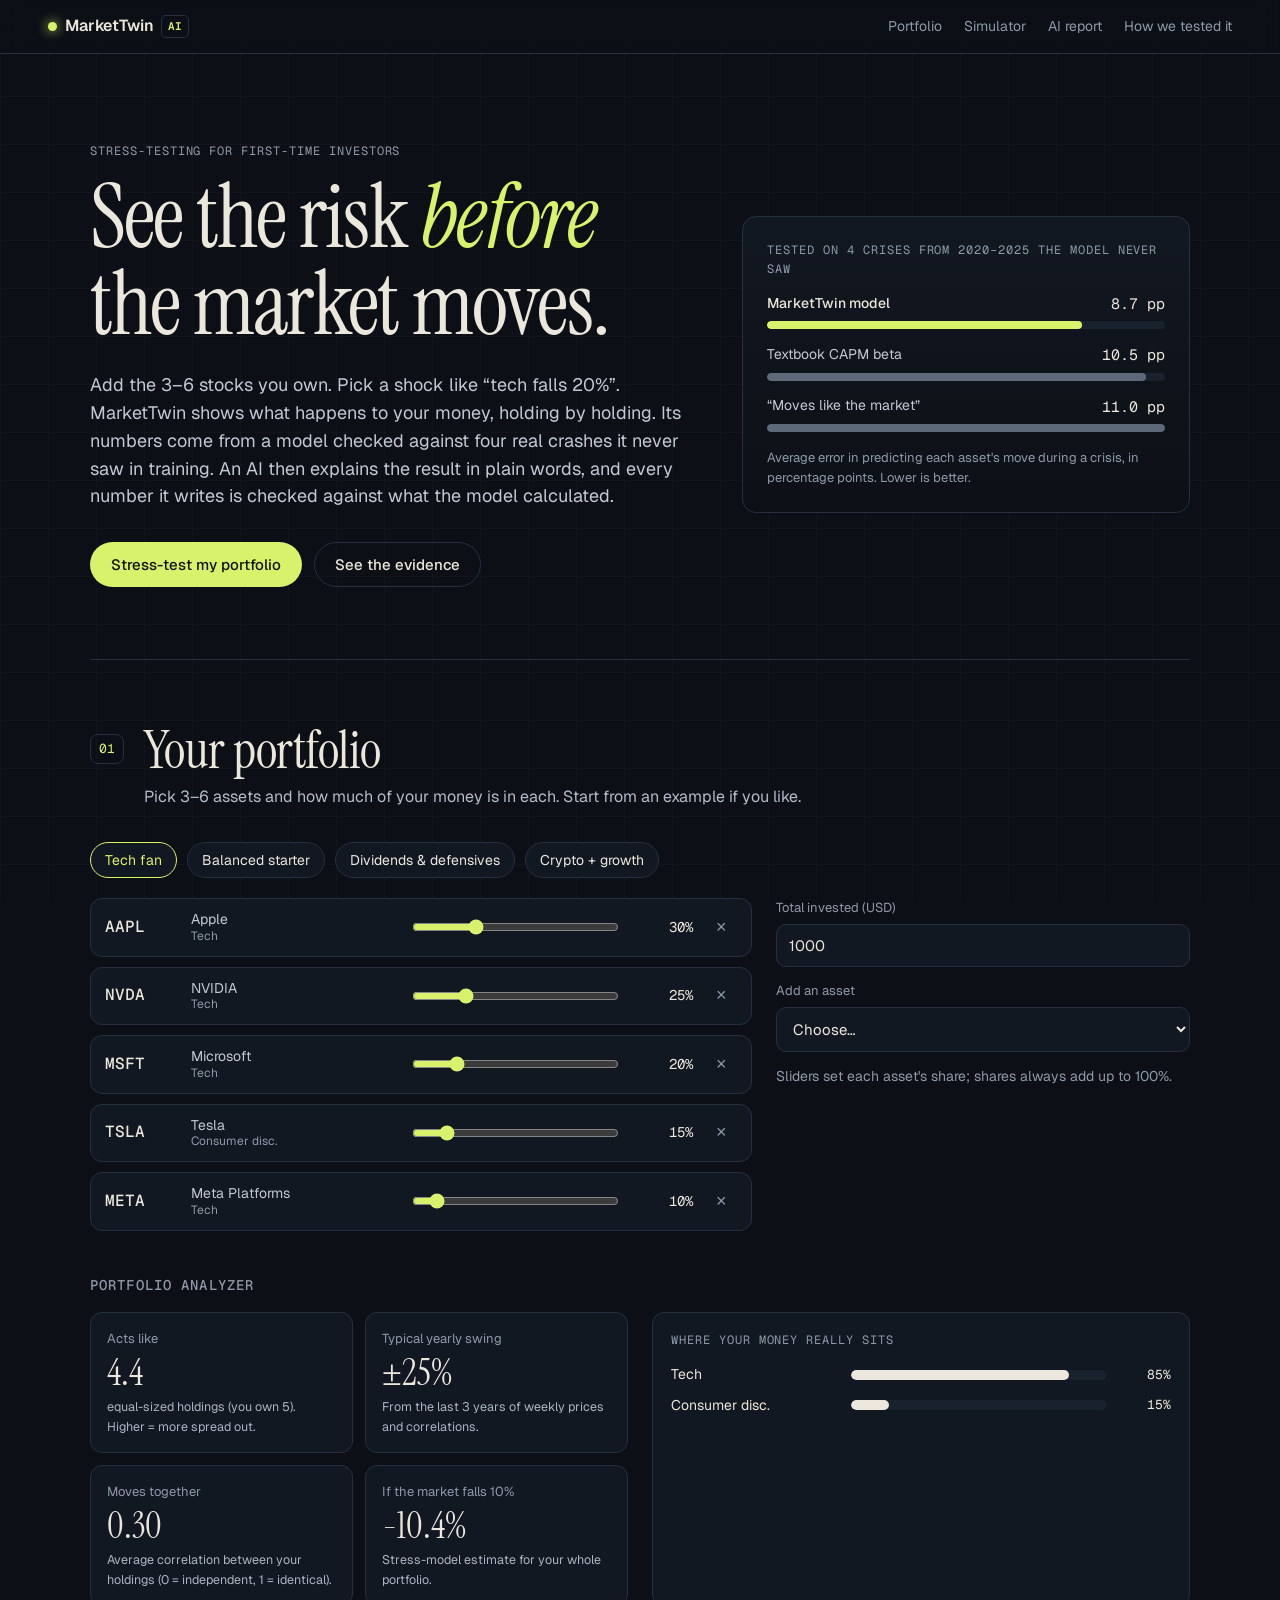
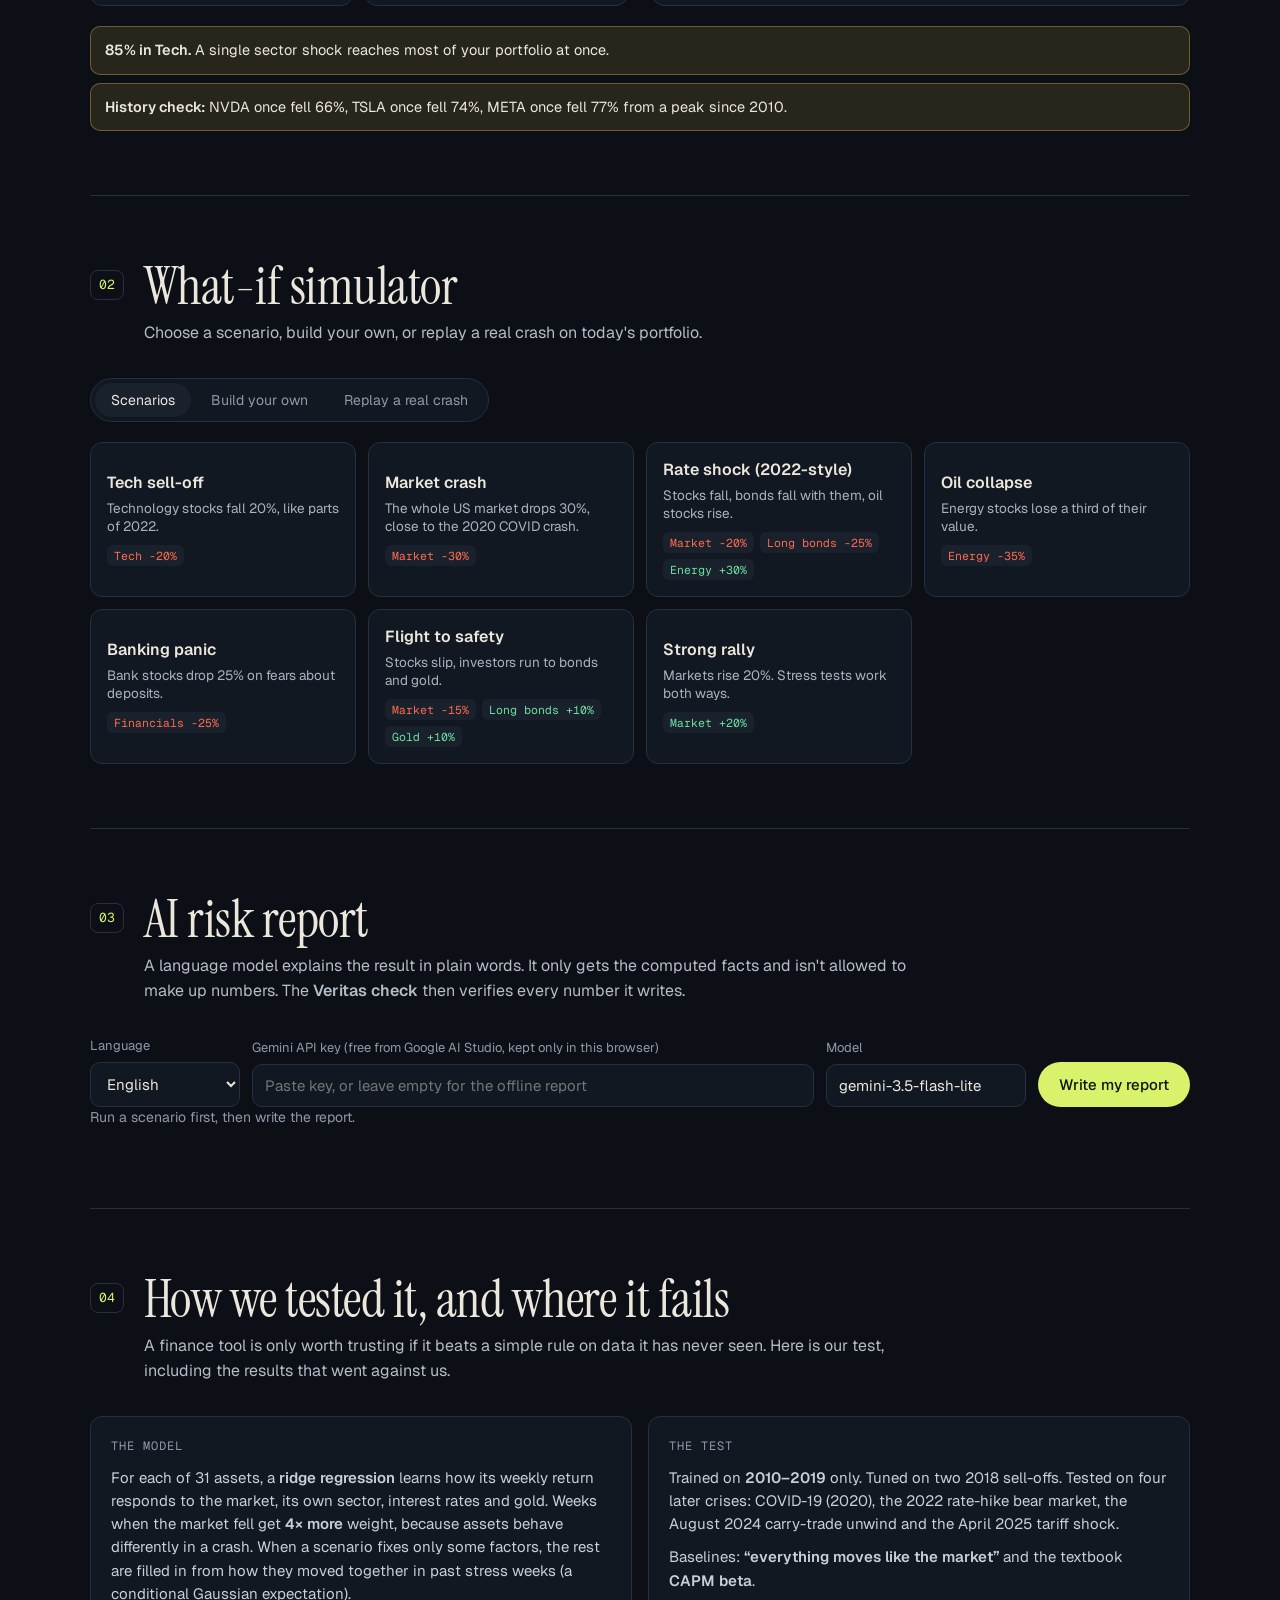
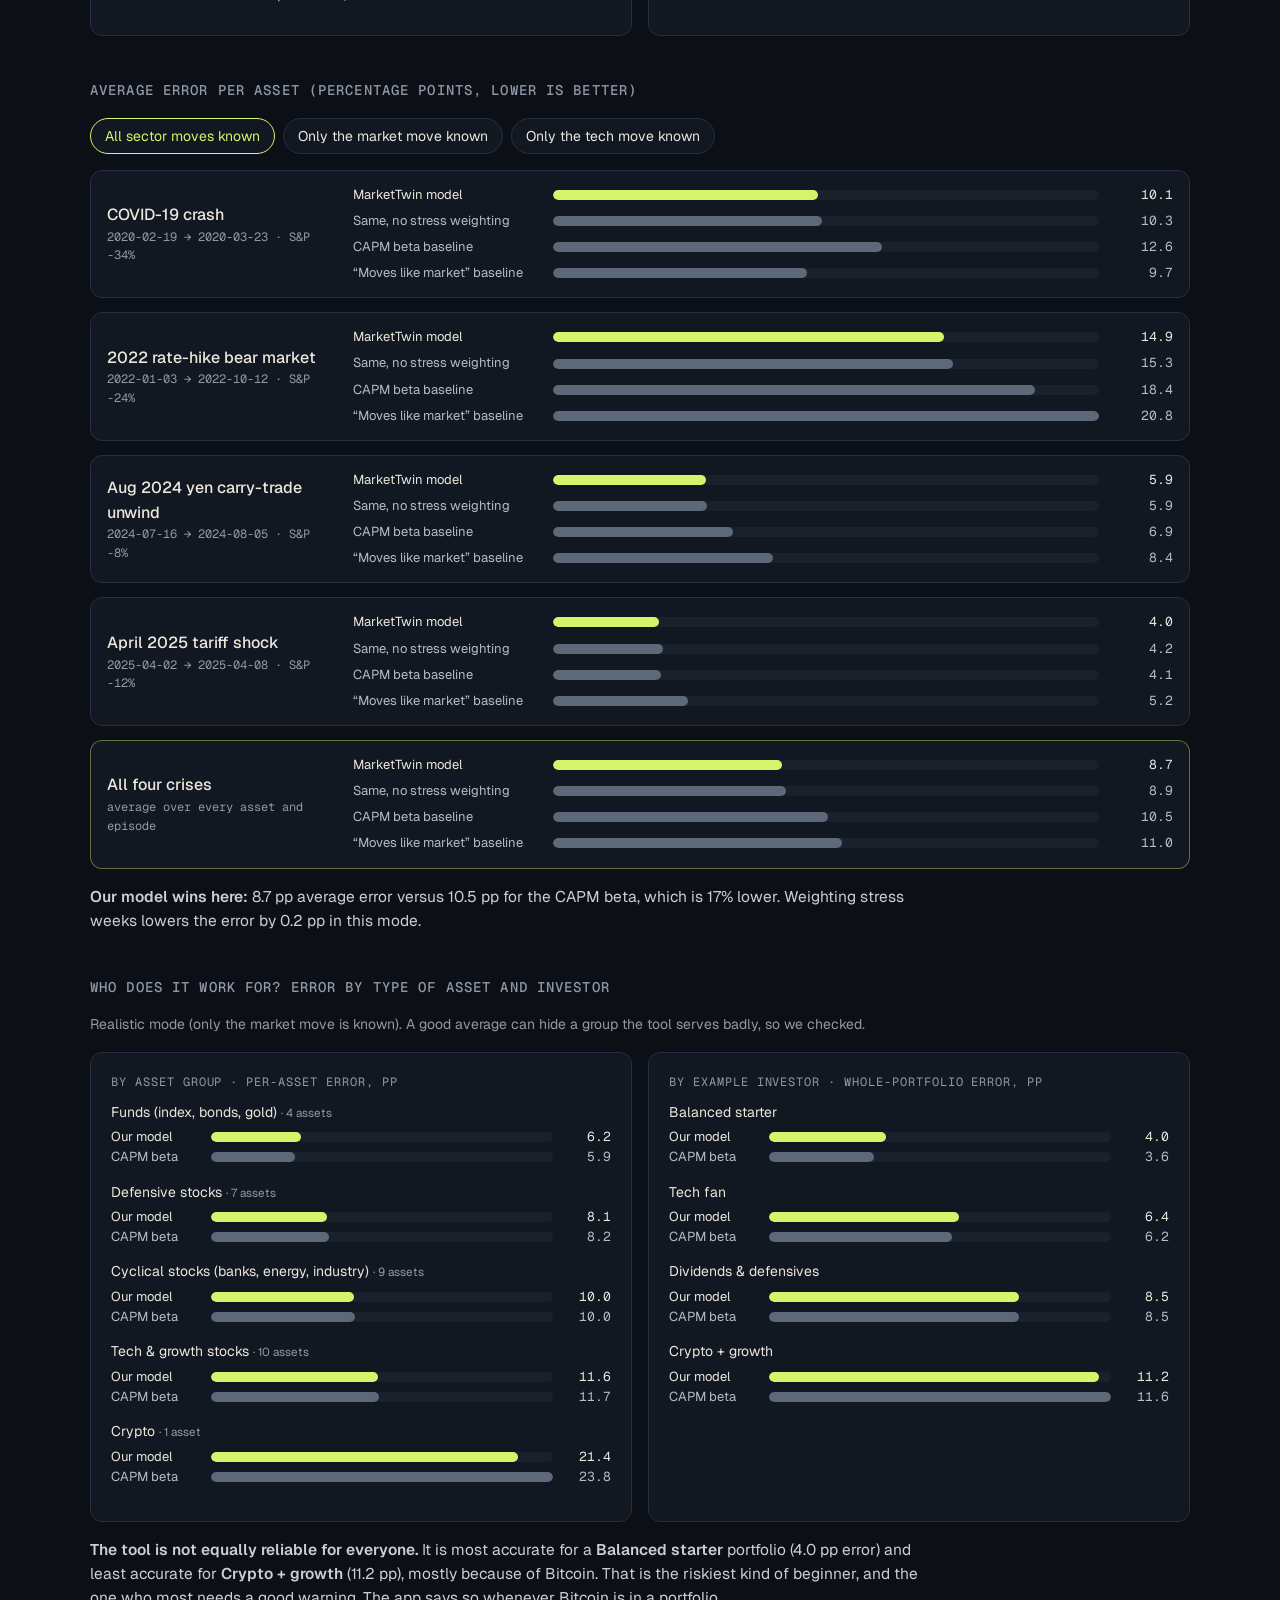
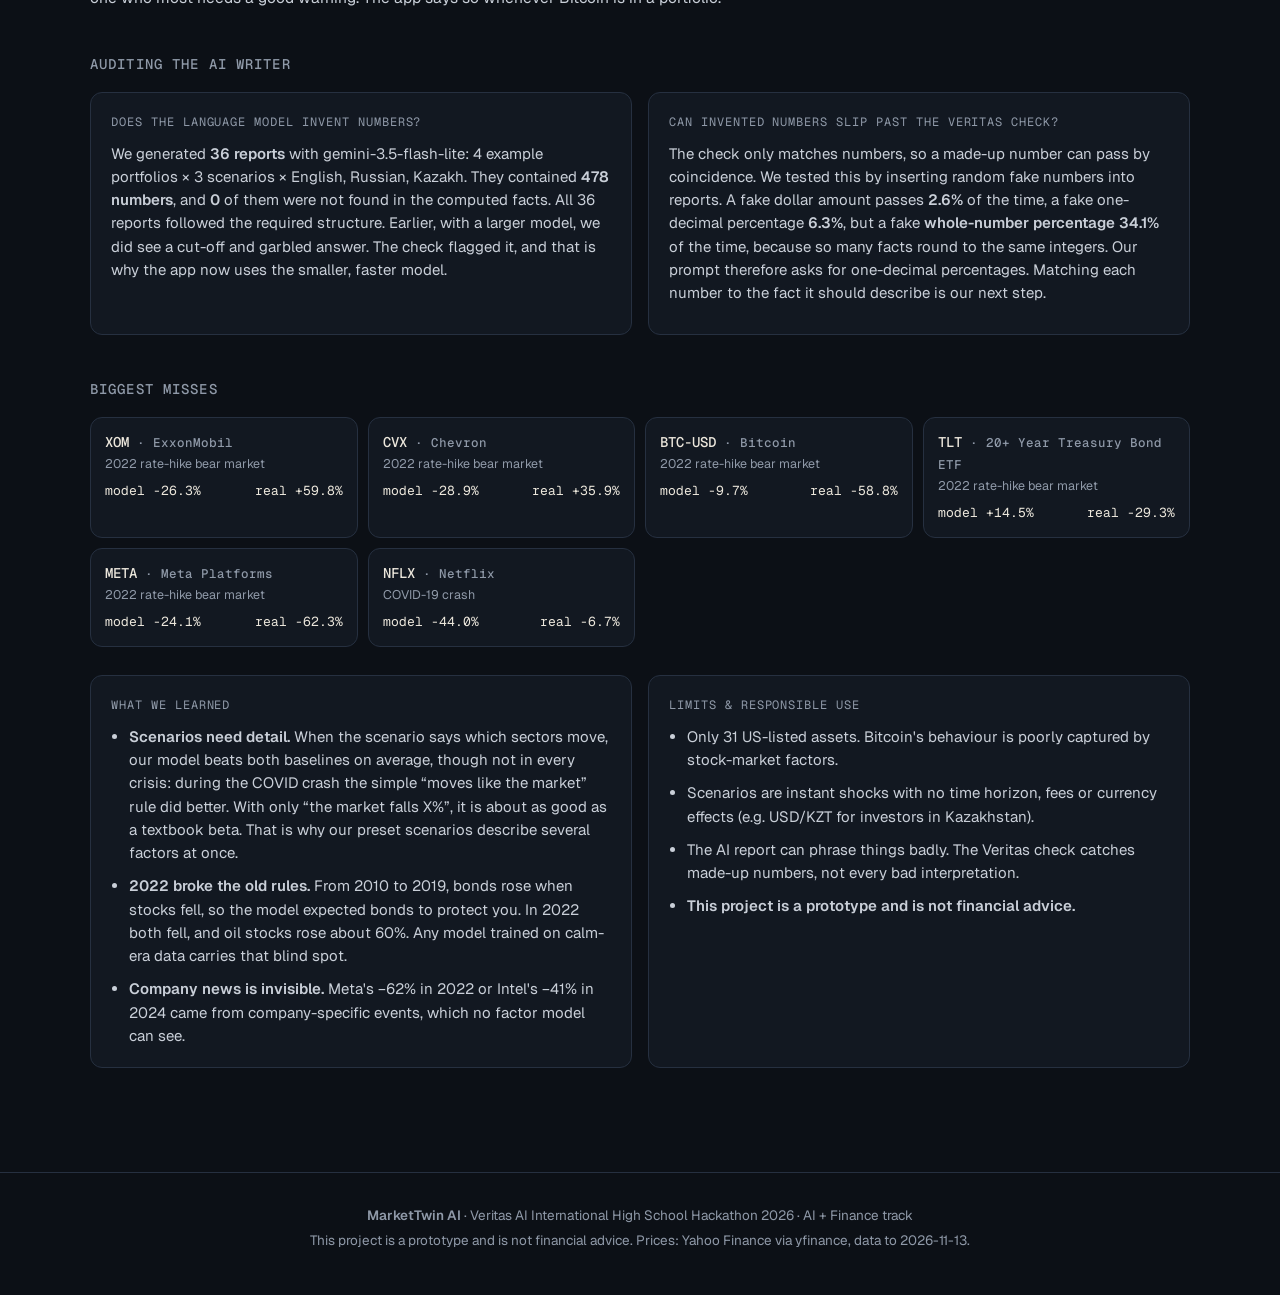
==== web/index.html @ 7618f4bc "MarketTwin AI: stress-tested portfolio risk simulator with Veritas-checked AI reports Co-Authored-By" ====
<!DOCTYPE html>
<html lang="en">
<head>
<meta charset="utf-8">
<meta name="viewport" content="width=device-width, initial-scale=1">
<title>MarketTwin AI — See the risk before the market moves</title>
<meta name="description" content="Stress-test a beginner's stock portfolio against market scenarios with a model tested on four real crises it never saw.">
<link rel="preconnect" href="https://fonts.googleapis.com">
<link rel="preconnect" href="https://fonts.gstatic.com" crossorigin>
<link href="https://fonts.googleapis.com/css2?family=Instrument+Serif:ital@0;1&family=Geist:wght@400;500;600&family=Geist+Mono:wght@400;500&display=swap" rel="stylesheet">
<link rel="stylesheet" href="styles.css?v=1">
<link rel="icon" href="data:image/svg+xml,%3Csvg xmlns='http://www.w3.org/2000/svg' viewBox='0 0 32 32'%3E%3Crect width='32' height='32' rx='8' fill='%230c1016'/%3E%3Cpath d='M6 22l6-7 5 4 9-11' stroke='%23d9f26b' stroke-width='3' fill='none' stroke-linecap='round' stroke-linejoin='round'/%3E%3C/svg%3E">
</head>
<body>

<header class="topbar">
  <a class="brand" href="#top"><span class="brand-dot"></span>MarketTwin<span class="brand-ai">AI</span></a>
  <nav>
    <a href="#build">Portfolio</a>
    <a href="#simulate">Simulator</a>
    <a href="#report">AI report</a>
    <a href="#evidence">How we tested it</a>
  </nav>
</header>

<main id="top">

<!-- ============ HERO ============ -->
<section class="hero">
  <div class="hero-text">
    <p class="eyebrow">Stress-testing for first-time investors</p>
    <h1>See the risk <em>before</em> the market moves.</h1>
    <p class="lede">Add the 3–6 stocks you own. Pick a shock like <q>tech falls 20%</q>.
      MarketTwin shows what happens to your money, holding by holding. Its numbers come from a model
      checked against four real crashes it never saw in training. An AI then explains the result in plain words,
      and every number it writes is checked against what the model calculated.</p>
    <div class="hero-cta">
      <a class="btn btn-primary" href="#build">Stress-test my portfolio</a>
      <a class="btn btn-ghost" href="#evidence">See the evidence</a>
    </div>
  </div>
  <aside class="hero-card" id="heroStats" aria-label="Model test results">
    <p class="card-label">Tested on 4 crises from 2020–2025 the model never saw</p>
    <div class="stat-row" id="heroStatRows"></div>
    <p class="card-foot">Average error in predicting each asset's move during a crisis, in percentage points. Lower is better.</p>
  </aside>
</section>

<!-- ============ 1. BUILD ============ -->
<section class="panel" id="build">
  <div class="panel-head">
    <span class="step">01</span>
    <div>
      <h2>Your portfolio</h2>
      <p>Pick 3–6 assets and how much of your money is in each. Start from an example if you like.</p>
    </div>
  </div>

  <div class="presets" id="presets"></div>

  <div class="builder">
    <div class="holdings" id="holdings"></div>
    <div class="builder-side">
      <label class="field">
        <span>Total invested (USD)</span>
        <input type="number" id="amount" min="10" step="10" value="1000">
      </label>
      <label class="field">
        <span>Add an asset</span>
        <select id="addAsset"></select>
      </label>
      <p class="hint" id="weightHint"></p>
    </div>
  </div>

  <h3 class="sub">Portfolio analyzer</h3>
  <div class="analyzer">
    <div class="metric-grid" id="metrics"></div>
    <div class="exposure">
      <p class="card-label">Where your money really sits</p>
      <div id="sectorBars"></div>
    </div>
  </div>
  <ul class="flags" id="flags"></ul>
</section>

<!-- ============ 2. SIMULATE ============ -->
<section class="panel" id="simulate">
  <div class="panel-head">
    <span class="step">02</span>
    <div>
      <h2>What-if simulator</h2>
      <p>Choose a scenario, build your own, or replay a real crash on today's portfolio.</p>
    </div>
  </div>

  <div class="tabs" role="tablist">
    <button class="tab active" data-tab="preset" role="tab">Scenarios</button>
    <button class="tab" data-tab="custom" role="tab">Build your own</button>
    <button class="tab" data-tab="replay" role="tab">Replay a real crash</button>
  </div>

  <div class="tab-body" id="tab-preset">
    <div class="scenario-grid" id="scenarioGrid"></div>
  </div>

  <div class="tab-body hidden" id="tab-custom">
    <p class="hint">Set the move for one or more market factors. Factors you leave at 0 are filled in from how they moved together in past stress weeks.</p>
    <div class="custom-grid" id="customGrid"></div>
    <button class="btn btn-primary" id="runCustom">Run my scenario</button>
  </div>

  <div class="tab-body hidden" id="tab-replay">
    <p class="hint">What would your current portfolio have done in a real crisis? We compare the actual result with what our model predicted, using only data from before 2020.</p>
    <div class="scenario-grid" id="replayGrid"></div>
  </div>

  <div class="result hidden" id="result">
    <div class="result-head">
      <div>
        <p class="card-label" id="resLabel"></p>
        <p class="big-number" id="resValue"></p>
        <p class="res-sub" id="resSub"></p>
      </div>
      <div class="res-side" id="resSide"></div>
    </div>
    <div class="impact" id="impactBars"></div>
    <details class="implied" id="impliedBox">
      <summary>How the model filled in the rest of the market</summary>
      <div class="chips" id="impliedChips"></div>
    </details>
  </div>
</section>

<!-- ============ 3. AI REPORT ============ -->
<section class="panel" id="report">
  <div class="panel-head">
    <span class="step">03</span>
    <div>
      <h2>AI risk report</h2>
      <p>A language model explains the result in plain words. It only gets the computed facts and isn't allowed to make up numbers. The <b>Veritas check</b> then verifies every number it writes.</p>
    </div>
  </div>

  <div class="report-controls">
    <label class="field">
      <span>Language</span>
      <select id="lang">
        <option value="English">English</option>
        <option value="Russian">Русский</option>
        <option value="Kazakh">Қазақша</option>
      </select>
    </label>
    <label class="field grow">
      <span>Gemini API key (free from Google AI Studio, kept only in this browser)</span>
      <input type="password" id="apiKey" placeholder="Paste key, or leave empty for the offline report">
    </label>
    <label class="field">
      <span>Model</span>
      <input type="text" id="modelName" value="gemini-3.5-flash-lite">
    </label>
    <button class="btn btn-primary" id="genReport">Write my report</button>
  </div>

  <div class="report-out hidden" id="reportOut">
    <div class="veritas" id="veritasBar"></div>
    <article class="report-text" id="reportText"></article>
    <details class="facts">
      <summary>Facts the AI was given (the only numbers it may use)</summary>
      <pre id="factsDump"></pre>
    </details>
  </div>
  <p class="hint" id="reportHint">Run a scenario first, then write the report.</p>
</section>

<!-- ============ 4. EVIDENCE ============ -->
<section class="panel" id="evidence">
  <div class="panel-head">
    <span class="step">04</span>
    <div>
      <h2>How we tested it, and where it fails</h2>
      <p>A finance tool is only worth trusting if it beats a simple rule on data it has never seen. Here is our test, including the results that went against us.</p>
    </div>
  </div>

  <div class="evidence-grid">
    <div class="ev-card">
      <p class="card-label">The model</p>
      <p>For each of 31 assets, a <b>ridge regression</b> learns how its weekly return responds to the market, its own sector, interest rates and gold.
        Weeks when the market fell get <b id="swVal">extra</b> weight, because assets behave differently in a crash.
        When a scenario fixes only some factors, the rest are filled in from how they moved together in past stress weeks (a conditional Gaussian expectation).</p>
    </div>
    <div class="ev-card">
      <p class="card-label">The test</p>
      <p>Trained on <b>2010–2019</b> only. Tuned on two 2018 sell-offs. Tested on four later crises: COVID-19 (2020), the 2022 rate-hike bear market, the August 2024 carry-trade unwind and the April 2025 tariff shock.</p>
      <p>Baselines: <b>“everything moves like the market”</b> and the textbook <b>CAPM beta</b>.</p>
    </div>
  </div>

  <h3 class="sub">Average error per asset (percentage points, lower is better)</h3>
  <div class="mode-switch" id="modeSwitch">
    <button class="chip-btn active" data-mode="full">All sector moves known</button>
    <button class="chip-btn" data-mode="market_only">Only the market move known</button>
    <button class="chip-btn" data-mode="sector_only">Only the tech move known</button>
  </div>
  <div class="eval-table" id="evalTable"></div>
  <p class="verdict" id="evalVerdict"></p>

  <h3 class="sub">Who does it work for? Error by type of asset and investor</h3>
  <p class="hint">Realistic mode (only the market move is known). A good average can hide a group the tool serves badly, so we checked.</p>
  <div class="group-grid">
    <div class="ev-card"><p class="card-label">By asset group · per-asset error, pp</p><div id="groupBars"></div></div>
    <div class="ev-card"><p class="card-label">By example investor · whole-portfolio error, pp</p><div id="presetBars"></div></div>
  </div>
  <p class="verdict" id="groupVerdict"></p>

  <h3 class="sub">Auditing the AI writer</h3>
  <div class="group-grid">
    <div class="ev-card">
      <p class="card-label">Does the language model invent numbers?</p>
      <p id="auditMain"></p>
    </div>
    <div class="ev-card">
      <p class="card-label">Can invented numbers slip past the Veritas check?</p>
      <p id="auditLeak"></p>
    </div>
  </div>

  <h3 class="sub">Biggest misses</h3>
  <div class="fails" id="fails"></div>
  <div class="lessons">
    <div class="ev-card">
      <p class="card-label">What we learned</p>
      <ul>
        <li><b>Scenarios need detail.</b> When the scenario says which sectors move, our model beats both baselines on average, though not in every crisis: during the COVID crash the simple <q>moves like the market</q> rule did better. With only <q>the market falls X%</q>, it is about as good as a textbook beta. That is why our preset scenarios describe several factors at once.</li>
        <li><b>2022 broke the old rules.</b> From 2010 to 2019, bonds rose when stocks fell, so the model expected bonds to protect you. In 2022 both fell, and oil stocks rose about 60%. Any model trained on calm-era data carries that blind spot.</li>
        <li><b>Company news is invisible.</b> Meta's −62% in 2022 or Intel's −41% in 2024 came from company-specific events, which no factor model can see.</li>
      </ul>
    </div>
    <div class="ev-card">
      <p class="card-label">Limits &amp; responsible use</p>
      <ul>
        <li>Only 31 US-listed assets. Bitcoin's behaviour is poorly captured by stock-market factors.</li>
        <li>Scenarios are instant shocks with no time horizon, fees or currency effects (e.g. USD/KZT for investors in Kazakhstan).</li>
        <li>The AI report can phrase things badly. The Veritas check catches made-up numbers, not every bad interpretation.</li>
        <li><b>This project is a prototype and is not financial advice.</b></li>
      </ul>
    </div>
  </div>
</section>

</main>

<footer class="footer">
  <p><b>MarketTwin AI</b> · Veritas AI International High School Hackathon 2026 · AI + Finance track</p>
  <p>This project is a prototype and is not financial advice. Prices: Yahoo Finance via yfinance, <span id="dataEnd"></span>.</p>
</footer>

<script src="data/bundle.js?v=1"></script>
<script src="data/ai_audit.js?v=1"></script>
<script src="app.js?v=1"></script>
</body>
</html>
---- web/styles.css ----
:root {
  --ink: #0c1016;
  --ink-2: #121821;
  --ink-3: #19212c;
  --line: #263040;
  --paper: #ece7dc;
  --muted: #8f99a8;
  --dim: #5d6878;
  --loss: #ff6a4d;
  --loss-soft: rgba(255, 106, 77, .14);
  --gain: #6fe0a0;
  --gain-soft: rgba(111, 224, 160, .14);
  --amber: #f2c14e;
  --amber-soft: rgba(242, 193, 78, .12);
  --accent: #d9f26b;
  --radius: 14px;
  --serif: "Instrument Serif", Georgia, serif;
  --sans: "Geist", system-ui, -apple-system, Segoe UI, sans-serif;
  --mono: "Geist Mono", ui-monospace, Consolas, monospace;
}

* { box-sizing: border-box; }
html { scroll-behavior: smooth; }
body {
  margin: 0;
  background: var(--ink);
  color: var(--paper);
  font-family: var(--sans);
  font-size: 16px;
  line-height: 1.55;
  -webkit-font-smoothing: antialiased;
}
body::before {
  content: "";
  position: fixed; inset: 0;
  background-image:
    linear-gradient(rgba(255,255,255,.025) 1px, transparent 1px),
    linear-gradient(90deg, rgba(255,255,255,.025) 1px, transparent 1px);
  background-size: 48px 48px;
  pointer-events: none;
  z-index: -1;
}
a { color: inherit; }
b { font-weight: 600; }
q { quotes: "“" "”"; }
.hidden { display: none !important; }

/* ---------- top bar ---------- */
.topbar {
  position: sticky; top: 0; z-index: 10;
  display: flex; align-items: center; justify-content: space-between;
  padding: 14px clamp(16px, 4vw, 48px);
  background: rgba(12, 16, 22, .82);
  backdrop-filter: blur(10px);
  border-bottom: 1px solid var(--line);
}
.brand { display: flex; align-items: center; gap: 8px; font-weight: 600; text-decoration: none; letter-spacing: -.01em; }
.brand-dot { width: 9px; height: 9px; border-radius: 50%; background: var(--accent); box-shadow: 0 0 12px var(--accent); }
.brand-ai { font-family: var(--mono); font-size: 11px; padding: 2px 6px; border: 1px solid var(--line); border-radius: 5px; color: var(--accent); }
.topbar nav { display: flex; gap: 22px; }
.topbar nav a { text-decoration: none; color: var(--muted); font-size: 14px; }
.topbar nav a:hover { color: var(--paper); }
@media (max-width: 720px) { .topbar nav { display: none; } }

main { max-width: 1180px; margin: 0 auto; padding: 0 clamp(16px, 4vw, 40px); }

/* ---------- hero ---------- */
.hero {
  display: grid; grid-template-columns: 1.35fr 1fr; gap: 48px; align-items: center;
  padding: 88px 0 72px;
}
@media (max-width: 900px) { .hero { grid-template-columns: 1fr; padding-top: 48px; } }
.eyebrow, .card-label {
  font-family: var(--mono); font-size: 12px; letter-spacing: .08em; text-transform: uppercase;
  color: var(--muted); margin: 0 0 14px;
}
h1 {
  font-family: var(--serif); font-weight: 400;
  font-size: clamp(48px, 7vw, 88px); line-height: .98; letter-spacing: -.02em;
  margin: 0 0 24px;
}
h1 em { color: var(--accent); }
.lede { color: #c3c9d2; font-size: 18px; max-width: 58ch; margin: 0 0 32px; }
.hero-cta { display: flex; gap: 12px; flex-wrap: wrap; }

.btn {
  display: inline-flex; align-items: center; justify-content: center;
  padding: 12px 20px; border-radius: 999px; font: 500 15px var(--sans);
  text-decoration: none; cursor: pointer; border: 1px solid transparent; transition: transform .15s, background .15s;
}
.btn:active { transform: translateY(1px); }
.btn-primary { background: var(--accent); color: #11160a; }
.btn-primary:hover { background: #e6ff7f; }
.btn-primary:disabled { opacity: .5; cursor: wait; }
.btn-ghost { border-color: var(--line); color: var(--paper); background: transparent; }
.btn-ghost:hover { border-color: var(--muted); }

.hero-card {
  background: linear-gradient(180deg, var(--ink-2), var(--ink));
  border: 1px solid var(--line); border-radius: var(--radius); padding: 24px;
}
.stat-row { display: grid; gap: 14px; }
.stat { display: grid; grid-template-columns: 1fr auto; gap: 6px 12px; align-items: center; }
.stat-name { font-size: 14px; color: #c3c9d2; }
.stat-val { font-family: var(--mono); font-size: 15px; }
.stat-track { grid-column: 1 / -1; height: 8px; background: var(--ink-3); border-radius: 6px; overflow: hidden; }
.stat-fill { height: 100%; border-radius: 6px; background: var(--dim); }
.stat.ours .stat-fill { background: var(--accent); }
.stat.ours .stat-name { color: var(--paper); font-weight: 500; }
.card-foot { font-size: 13px; color: var(--muted); margin: 16px 0 0; }

/* ---------- panels ---------- */
.panel {
  border-top: 1px solid var(--line);
  padding: 64px 0;
  scroll-margin-top: 60px;
}
.panel-head { display: flex; gap: 20px; align-items: flex-start; margin-bottom: 32px; }
.step { font-family: var(--mono); font-size: 13px; color: var(--accent); border: 1px solid var(--line); border-radius: 8px; padding: 4px 8px; margin-top: 10px; }
h2 { font-family: var(--serif); font-weight: 400; font-size: clamp(34px, 4.5vw, 52px); line-height: 1.02; margin: 0 0 8px; letter-spacing: -.01em; }
.panel-head p { margin: 0; color: #b4bcc8; max-width: 70ch; }
h3.sub { font-size: 14px; font-family: var(--mono); text-transform: uppercase; letter-spacing: .08em; color: var(--muted); font-weight: 500; margin: 44px 0 16px; }
.hint { color: var(--muted); font-size: 14px; margin: 0 0 16px; }

/* ---------- builder ---------- */
.presets { display: flex; gap: 10px; flex-wrap: wrap; margin-bottom: 20px; }
.chip-btn {
  background: var(--ink-2); color: var(--paper); border: 1px solid var(--line);
  padding: 8px 14px; border-radius: 999px; font: 14px var(--sans); cursor: pointer;
}
.chip-btn:hover { border-color: var(--muted); }
.chip-btn.active { border-color: var(--accent); color: var(--accent); }

.builder { display: grid; grid-template-columns: 1.6fr 1fr; gap: 24px; }
@media (max-width: 860px) { .builder { grid-template-columns: 1fr; } }
.holdings { display: grid; gap: 10px; }
.holding {
  display: grid; grid-template-columns: 74px 1fr 1fr 64px 32px; gap: 12px; align-items: center;
  background: var(--ink-2); border: 1px solid var(--line); border-radius: 12px; padding: 12px 14px;
}
.holding .tk { font-family: var(--mono); font-weight: 500; }
.holding .nm { font-size: 14px; color: #c3c9d2; line-height: 1.25; }
.holding .nm small { display: block; color: var(--muted); font-size: 12px; }
.holding input[type=range] { width: 100%; accent-color: var(--accent); }
.holding .pct { font-family: var(--mono); text-align: right; font-size: 14px; }
.holding .rm { background: none; border: none; color: var(--muted); font-size: 18px; cursor: pointer; }
.holding .rm:hover { color: var(--loss); }
@media (max-width: 560px) {
  .holding { grid-template-columns: 60px 1fr 52px 28px; }
  .holding .nm { display: none; }
}

.builder-side { display: grid; gap: 14px; align-content: start; }
.field { display: grid; gap: 6px; font-size: 13px; color: var(--muted); }
.field input, .field select {
  background: var(--ink-2); color: var(--paper); border: 1px solid var(--line); border-radius: 10px;
  padding: 11px 12px; font: 15px var(--sans); width: 100%;
}
.field input:focus, .field select:focus { outline: none; border-color: var(--accent); }

/* ---------- analyzer ---------- */
.analyzer { display: grid; grid-template-columns: 1fr 1fr; gap: 24px; }
@media (max-width: 860px) { .analyzer { grid-template-columns: 1fr; } }
.metric-grid { display: grid; grid-template-columns: 1fr 1fr; gap: 12px; }
.metric { background: var(--ink-2); border: 1px solid var(--line); border-radius: 12px; padding: 16px; }
.metric .m-val { font-family: var(--serif); font-size: 36px; line-height: 1; margin: 6px 0; }
.metric .m-name { font-size: 13px; color: var(--muted); }
.metric .m-note { font-size: 12.5px; color: #aab3bf; }
.exposure { background: var(--ink-2); border: 1px solid var(--line); border-radius: 12px; padding: 18px; }
.bar-row { display: grid; grid-template-columns: 170px 1fr 54px; gap: 10px; align-items: center; margin: 9px 0; font-size: 14px; }
.bar-track { height: 10px; background: var(--ink-3); border-radius: 6px; overflow: hidden; }
.bar-fill { height: 100%; background: var(--paper); border-radius: 6px; }
.bar-row .v { font-family: var(--mono); font-size: 13px; text-align: right; }
.flags { list-style: none; padding: 0; margin: 20px 0 0; display: grid; gap: 8px; }
.flags li { padding: 12px 14px; border-radius: 10px; font-size: 14.5px; border: 1px solid; }
.flags li.warn { background: var(--amber-soft); border-color: rgba(242,193,78,.35); }
.flags li.ok { background: var(--gain-soft); border-color: rgba(111,224,160,.3); }
.flags li b { font-weight: 600; }

/* ---------- simulator ---------- */
.tabs { display: flex; gap: 4px; background: var(--ink-2); border: 1px solid var(--line); border-radius: 999px; padding: 4px; width: fit-content; margin-bottom: 20px; flex-wrap: wrap; }
.tab { background: none; border: none; color: var(--muted); padding: 8px 16px; border-radius: 999px; font: 14px var(--sans); cursor: pointer; }
.tab.active { background: var(--ink-3); color: var(--paper); }
.scenario-grid { display: grid; grid-template-columns: repeat(auto-fill, minmax(250px, 1fr)); gap: 12px; }
.scn {
  text-align: left; background: var(--ink-2); border: 1px solid var(--line); border-radius: 12px; padding: 16px;
  color: var(--paper); cursor: pointer; font-family: var(--sans); transition: border-color .15s, transform .15s;
}
.scn:hover { border-color: var(--muted); transform: translateY(-1px); }
.scn.active { border-color: var(--accent); }
.scn h4 { margin: 0 0 6px; font-size: 16px; font-weight: 600; }
.scn p { margin: 0 0 10px; font-size: 13.5px; color: #aab3bf; }
.scn .tags { display: flex; flex-wrap: wrap; gap: 6px; }
.tag { font-family: var(--mono); font-size: 11.5px; padding: 3px 7px; border-radius: 6px; background: var(--ink-3); }
.tag.neg { color: var(--loss); }
.tag.pos { color: var(--gain); }

.custom-grid { display: grid; grid-template-columns: repeat(auto-fill, minmax(260px, 1fr)); gap: 10px; margin-bottom: 18px; }
.cfac { display: grid; grid-template-columns: 1fr 70px; gap: 6px 10px; align-items: center; background: var(--ink-2); border: 1px solid var(--line); border-radius: 10px; padding: 10px 12px; font-size: 13.5px; }
.cfac input[type=range] { grid-column: 1 / -1; width: 100%; accent-color: var(--accent); }
.cfac .cv { font-family: var(--mono); text-align: right; }
.cfac.set { border-color: rgba(217,242,107,.5); }

.result { margin-top: 28px; background: var(--ink-2); border: 1px solid var(--line); border-radius: var(--radius); padding: 24px; }
.result-head { display: flex; justify-content: space-between; gap: 24px; flex-wrap: wrap; align-items: flex-end; margin-bottom: 20px; }
.big-number { font-family: var(--serif); font-size: clamp(48px, 7vw, 76px); line-height: 1; margin: 0; }
.big-number.neg { color: var(--loss); }
.big-number.pos { color: var(--gain); }
.res-sub { margin: 8px 0 0; color: #b4bcc8; }
.res-side { font-size: 14px; color: #b4bcc8; max-width: 360px; }
.res-side .pill { display: inline-block; font-family: var(--mono); font-size: 12px; padding: 3px 8px; border-radius: 6px; background: var(--ink-3); margin-bottom: 6px; }

.impact { display: grid; gap: 8px; }
.irow { display: grid; grid-template-columns: 150px 1fr 1fr 110px; gap: 10px; align-items: center; font-size: 14px; }
.irow .lbl { font-family: var(--mono); }
.irow .lbl small { display: block; font-family: var(--sans); color: var(--muted); font-size: 12px; }
.half { height: 14px; position: relative; }
.half.left { display: flex; justify-content: flex-end; border-right: 1px solid var(--line); }
.half .f { height: 100%; border-radius: 3px; }
.half.left .f { background: var(--loss); border-radius: 3px 0 0 3px; }
.half.right .f { background: var(--gain); border-radius: 0 3px 3px 0; }
.irow .v { font-family: var(--mono); text-align: right; font-size: 13px; }
.irow .v small { display: block; color: var(--muted); }
.irow .v.neg { color: var(--loss); }
.irow .v.pos { color: var(--gain); }
.irow.legend { color: var(--muted); font-size: 12px; font-family: var(--mono); }
@media (max-width: 640px) { .irow { grid-template-columns: 70px 1fr 1fr 84px; } .irow .lbl small { display: none; } }
.ghost-mark { position: absolute; top: -3px; width: 2px; height: 20px; background: var(--paper); opacity: .9; }

.implied { margin-top: 18px; font-size: 14px; color: var(--muted); }
.implied summary { cursor: pointer; }
.chips { display: flex; flex-wrap: wrap; gap: 8px; margin-top: 12px; }
.chip { font-family: var(--mono); font-size: 12.5px; padding: 5px 9px; border: 1px solid var(--line); border-radius: 8px; color: #c3c9d2; }
.chip.user { border-color: var(--accent); color: var(--accent); }

/* ---------- report ---------- */
.report-controls { display: grid; grid-template-columns: 150px 1fr 200px auto; gap: 12px; align-items: end; }
@media (max-width: 860px) { .report-controls { grid-template-columns: 1fr; } }
.report-out { margin-top: 24px; background: var(--ink-2); border: 1px solid var(--line); border-radius: var(--radius); padding: 24px; }
.veritas { display: flex; flex-wrap: wrap; gap: 10px; align-items: center; padding-bottom: 16px; margin-bottom: 18px; border-bottom: 1px solid var(--line); font-size: 14px; }
.veritas .vbadge { font-family: var(--mono); font-size: 12px; padding: 4px 9px; border-radius: 6px; }
.vbadge.good { background: var(--gain-soft); color: var(--gain); }
.vbadge.bad { background: var(--loss-soft); color: var(--loss); }
.vbadge.neutral { background: var(--ink-3); color: var(--muted); }
.report-text { font-size: 16.5px; line-height: 1.65; max-width: 75ch; }
.report-text h4 { font-family: var(--serif); font-weight: 400; font-size: 26px; margin: 22px 0 6px; }
.report-text h4:first-child { margin-top: 0; }
.report-text p { margin: 0 0 12px; }
.report-text ul { margin: 0 0 12px; padding-left: 20px; }
.num { border-radius: 4px; padding: 0 2px; font-family: var(--mono); font-size: .92em; }
.num.ok { background: var(--gain-soft); color: var(--gain); }
.num.bad { background: var(--loss-soft); color: var(--loss); text-decoration: underline wavy; }
.facts { margin-top: 18px; font-size: 14px; color: var(--muted); }
.facts summary { cursor: pointer; }
.facts pre { background: var(--ink); border: 1px solid var(--line); border-radius: 10px; padding: 14px; overflow: auto; font: 12px var(--mono); color: #c3c9d2; max-height: 360px; }
.spinner { display: inline-block; width: 14px; height: 14px; border: 2px solid rgba(0,0,0,.25); border-top-color: #11160a; border-radius: 50%; animation: spin .8s linear infinite; margin-right: 8px; }
@keyframes spin { to { transform: rotate(360deg); } }

/* ---------- evidence ---------- */
.evidence-grid, .lessons { display: grid; grid-template-columns: 1fr 1fr; gap: 16px; }
@media (max-width: 860px) { .evidence-grid, .lessons { grid-template-columns: 1fr; } }
.lessons { margin-top: 28px; }
.ev-card { background: var(--ink-2); border: 1px solid var(--line); border-radius: 12px; padding: 20px; font-size: 15px; color: #c9cfd8; }
.ev-card p { margin: 0 0 10px; }
.ev-card ul { margin: 0; padding-left: 18px; display: grid; gap: 10px; }
.mode-switch { display: flex; gap: 8px; flex-wrap: wrap; margin-bottom: 16px; }
.eval-table { display: grid; gap: 14px; }
.ep { display: grid; grid-template-columns: 230px 1fr; gap: 16px; align-items: center; background: var(--ink-2); border: 1px solid var(--line); border-radius: 12px; padding: 14px 16px; }
@media (max-width: 760px) { .ep { grid-template-columns: 1fr; } }
.ep .ep-name { font-weight: 500; }
.ep .ep-name small { display: block; color: var(--muted); font-family: var(--mono); font-size: 12px; font-weight: 400; }
.ep-bars { display: grid; gap: 6px; }
.eb { display: grid; grid-template-columns: 190px 1fr 64px; gap: 10px; align-items: center; font-size: 13px; color: #b4bcc8; }
.eb .bar-fill { background: var(--dim); }
.eb.ours { color: var(--paper); }
.eb.ours .bar-fill { background: var(--accent); }
.eb .v { font-family: var(--mono); text-align: right; }
.ep.overall { border-color: rgba(217,242,107,.4); }
.group-grid { display: grid; grid-template-columns: 1fr 1fr; gap: 16px; }
@media (max-width: 860px) { .group-grid { grid-template-columns: 1fr; } }
.pair { margin: 10px 0 14px; }
.pair-name { font-size: 14px; color: var(--paper); margin-bottom: 4px; }
.pair-name small { color: var(--muted); }
.pair .eb { grid-template-columns: 90px 1fr 48px; }
.verdict { font-size: 15.5px; color: #c9cfd8; margin: 16px 0 0; max-width: 85ch; }
.fails { display: grid; grid-template-columns: repeat(auto-fill, minmax(250px, 1fr)); gap: 10px; }
.fail { background: var(--ink-2); border: 1px solid var(--line); border-radius: 12px; padding: 14px; font-size: 14px; }
.fail .ft { font-family: var(--mono); font-weight: 500; }
.fail .fe { color: var(--muted); font-size: 12.5px; }
.fail .fx { display: flex; justify-content: space-between; margin-top: 8px; font-family: var(--mono); font-size: 13px; }

.footer { border-top: 1px solid var(--line); margin-top: 40px; padding: 28px clamp(16px, 4vw, 48px) 40px; color: var(--muted); font-size: 13.5px; text-align: center; }
.footer p { margin: 4px 0; }
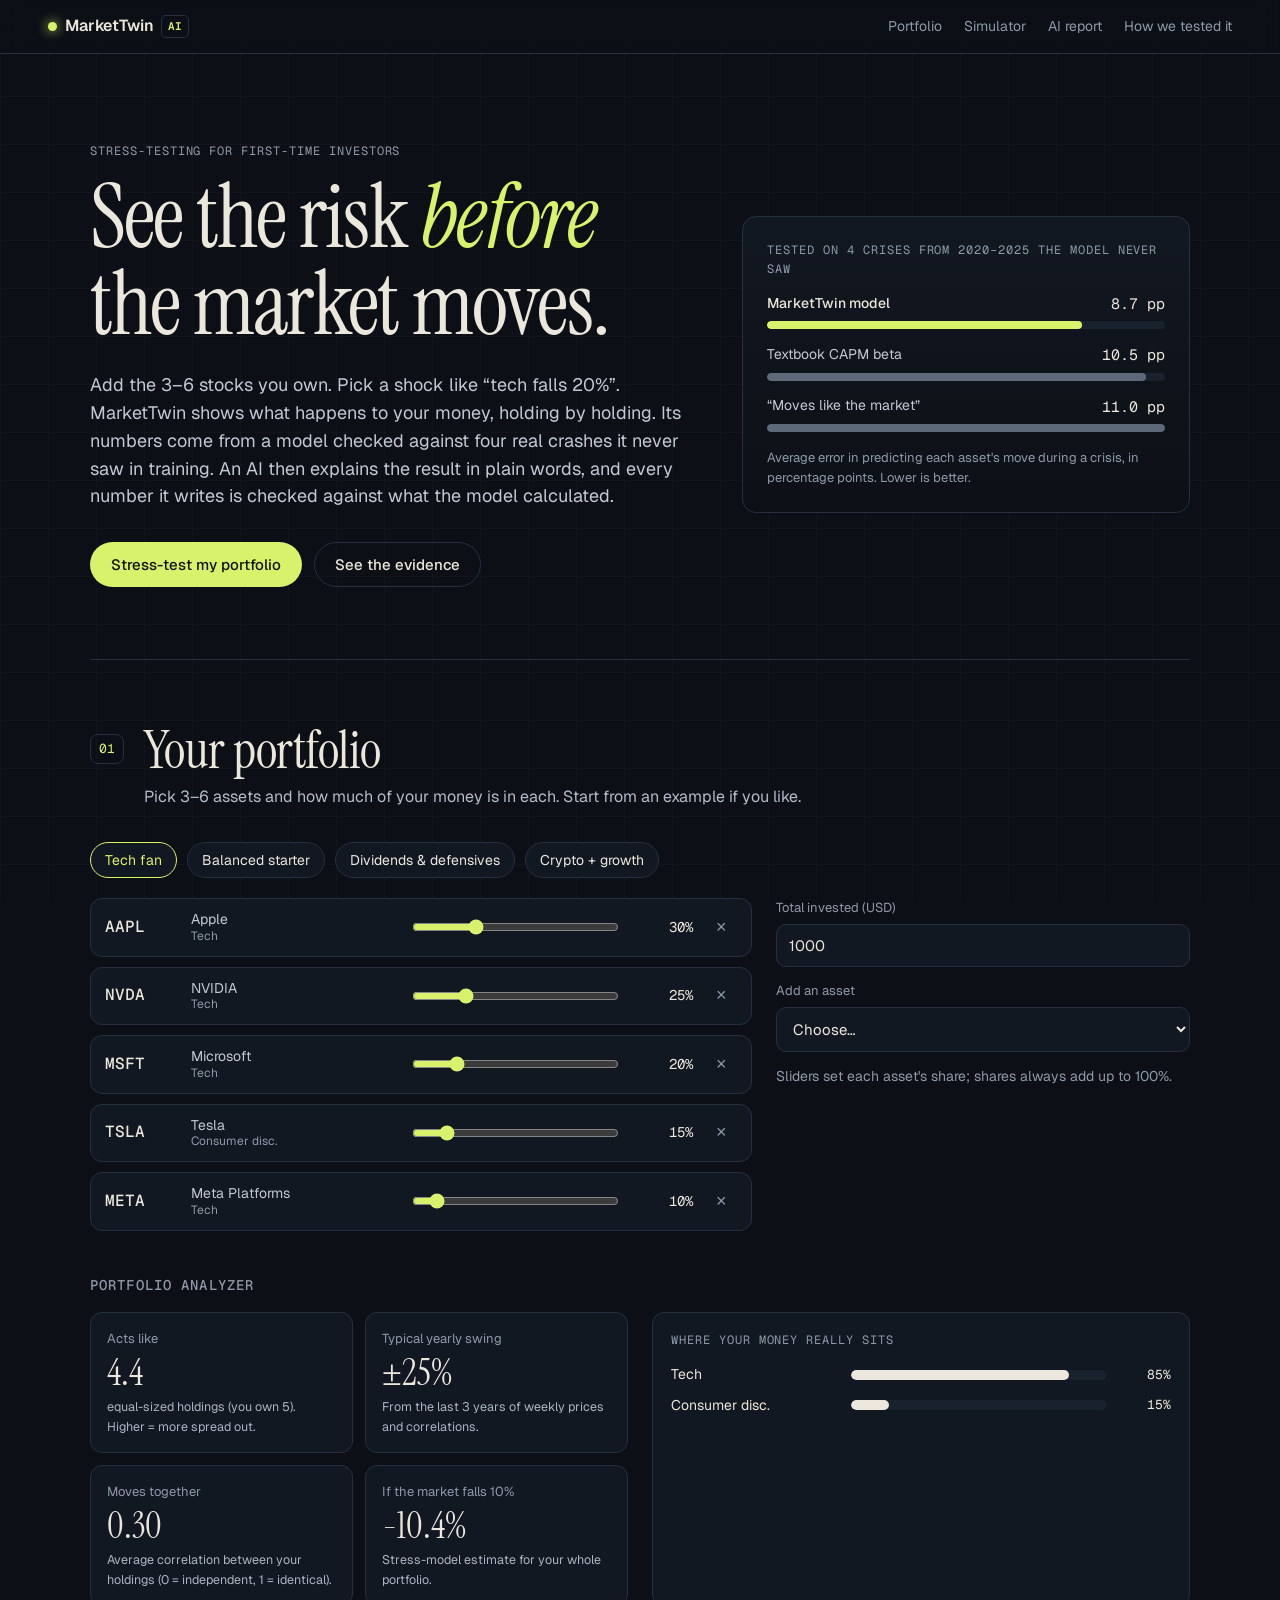
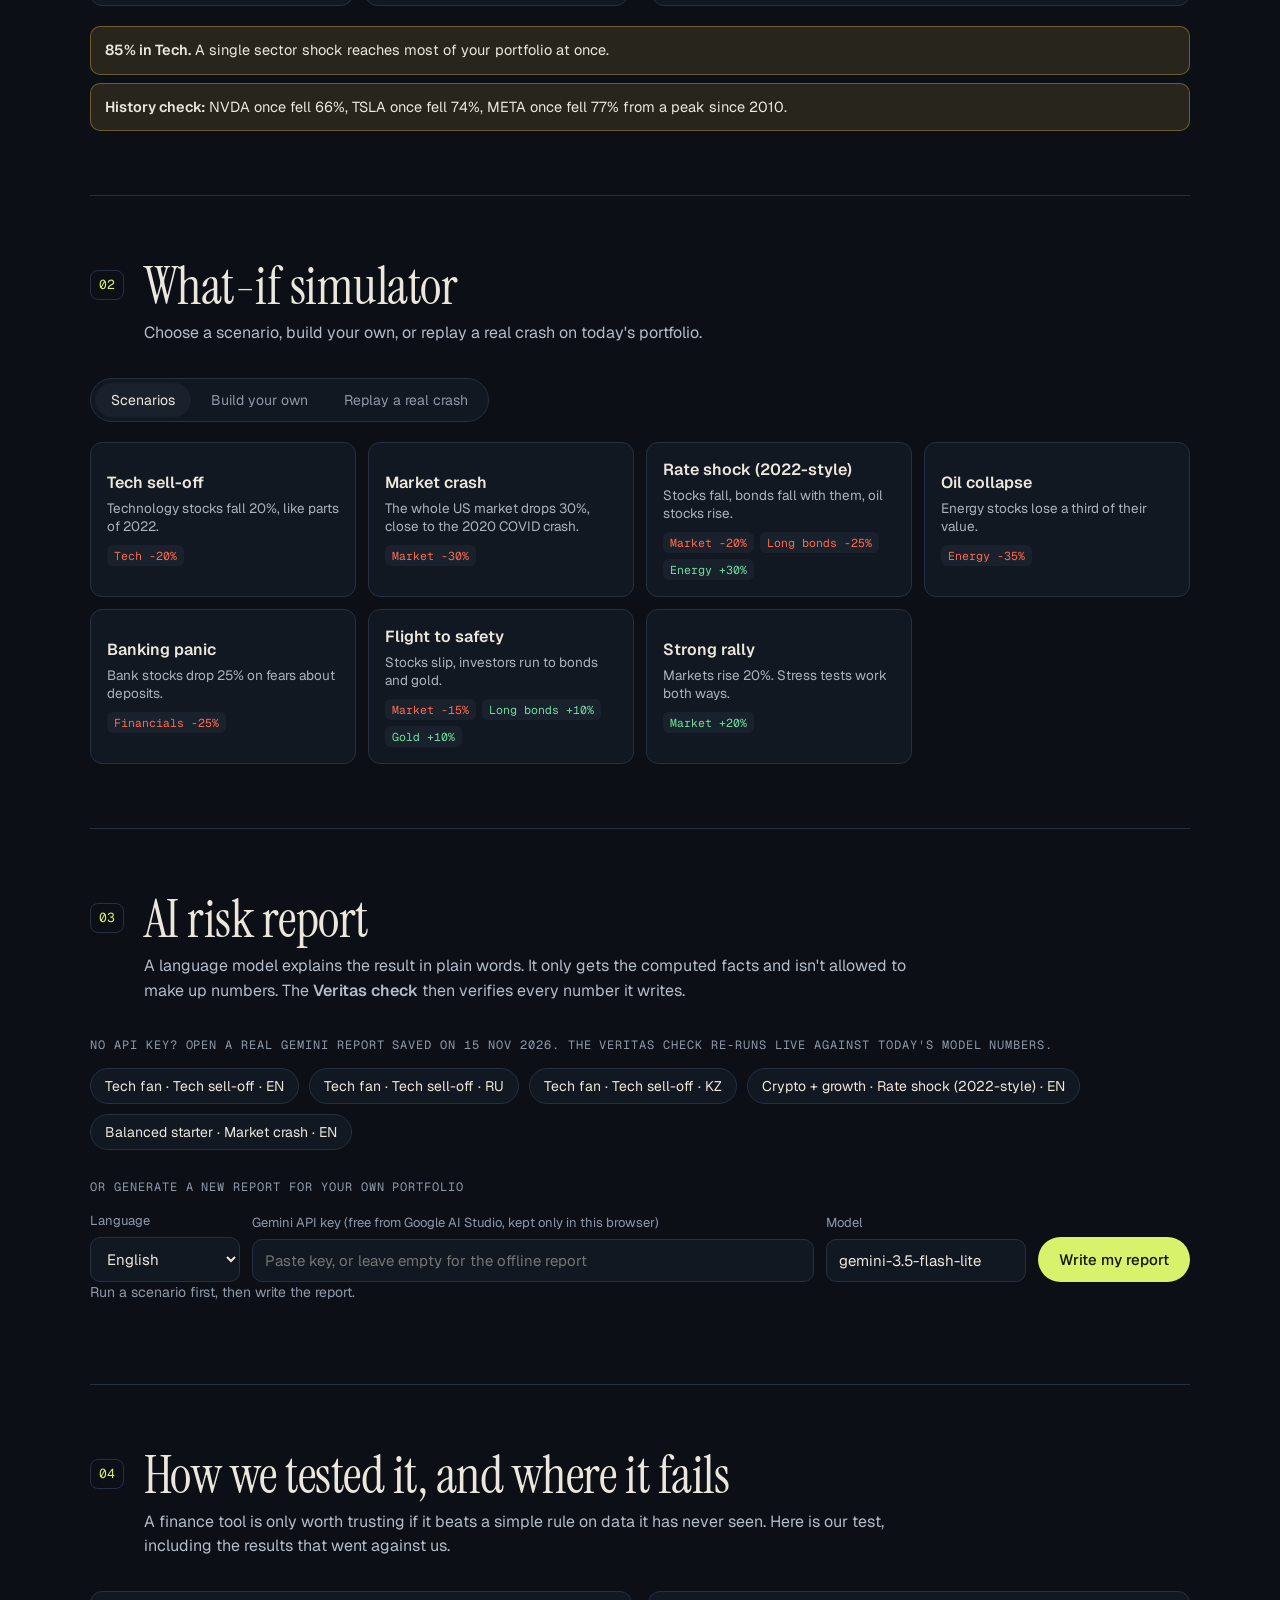
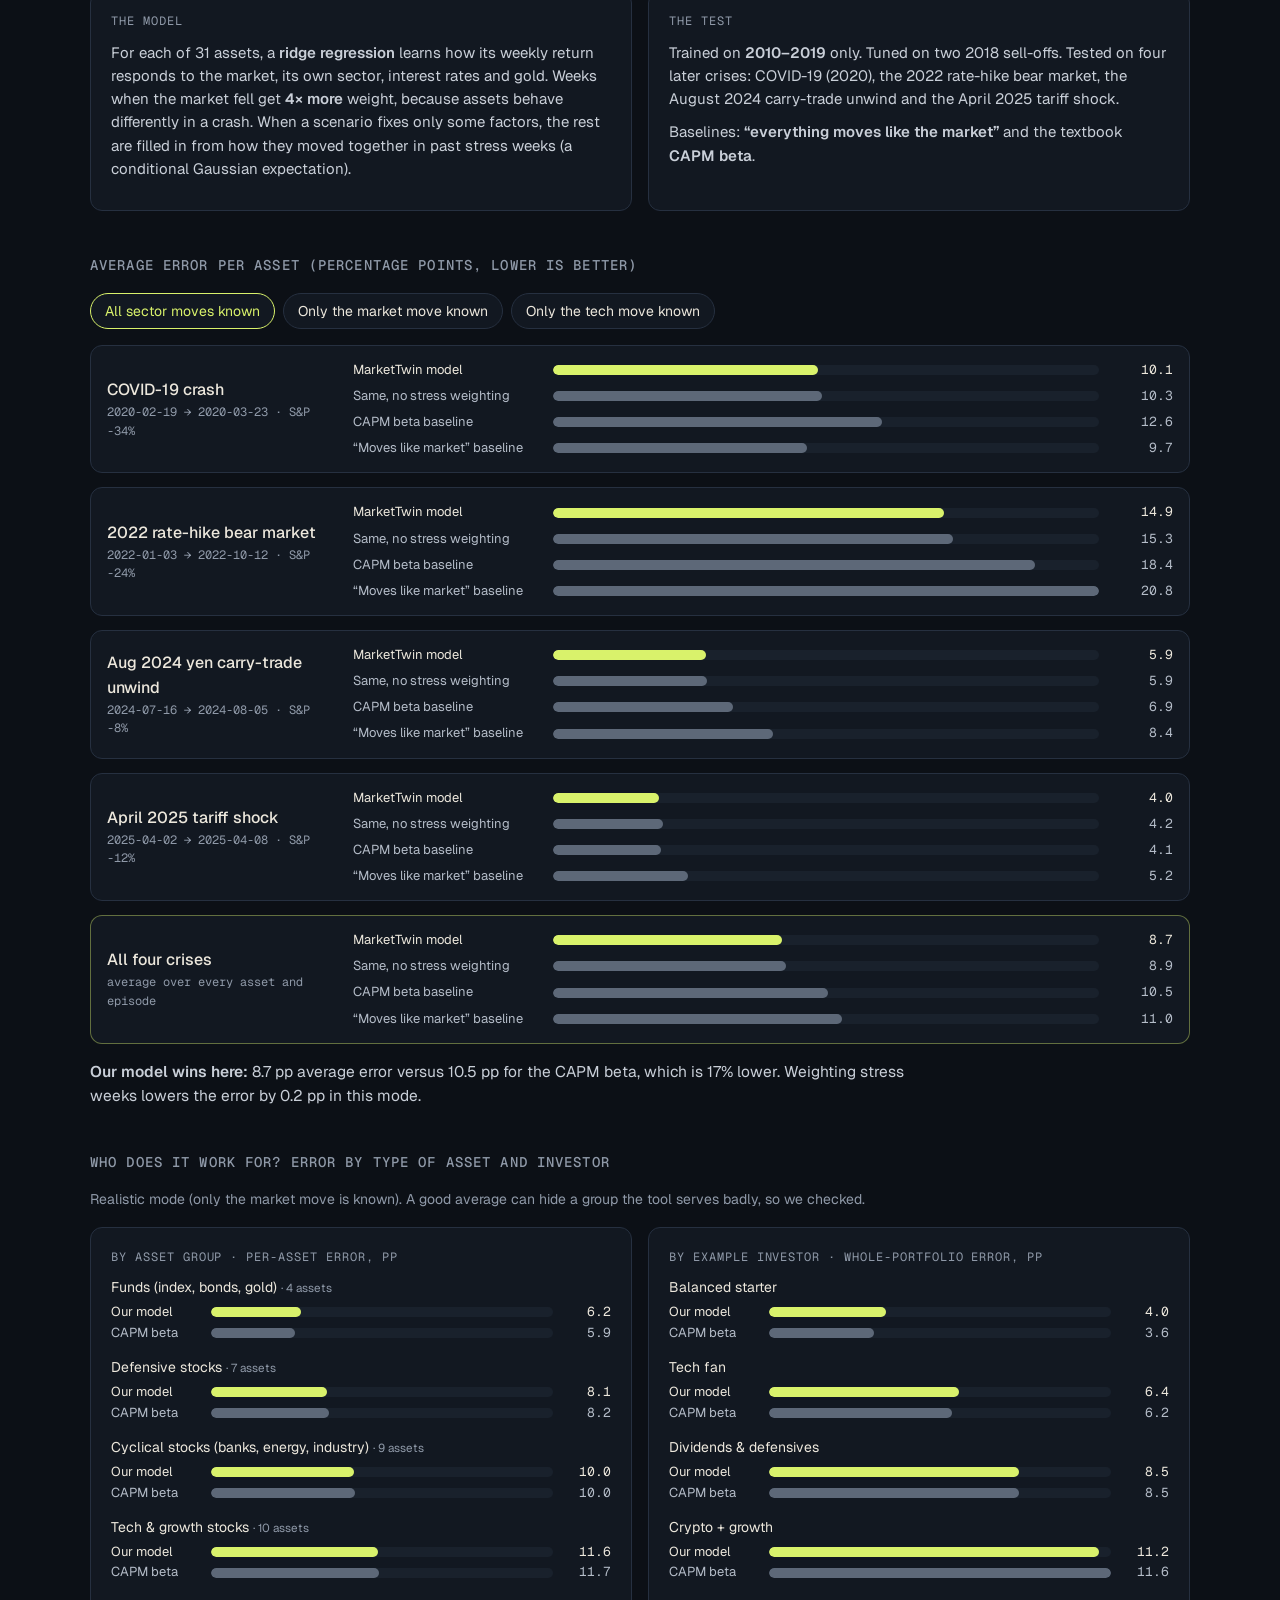
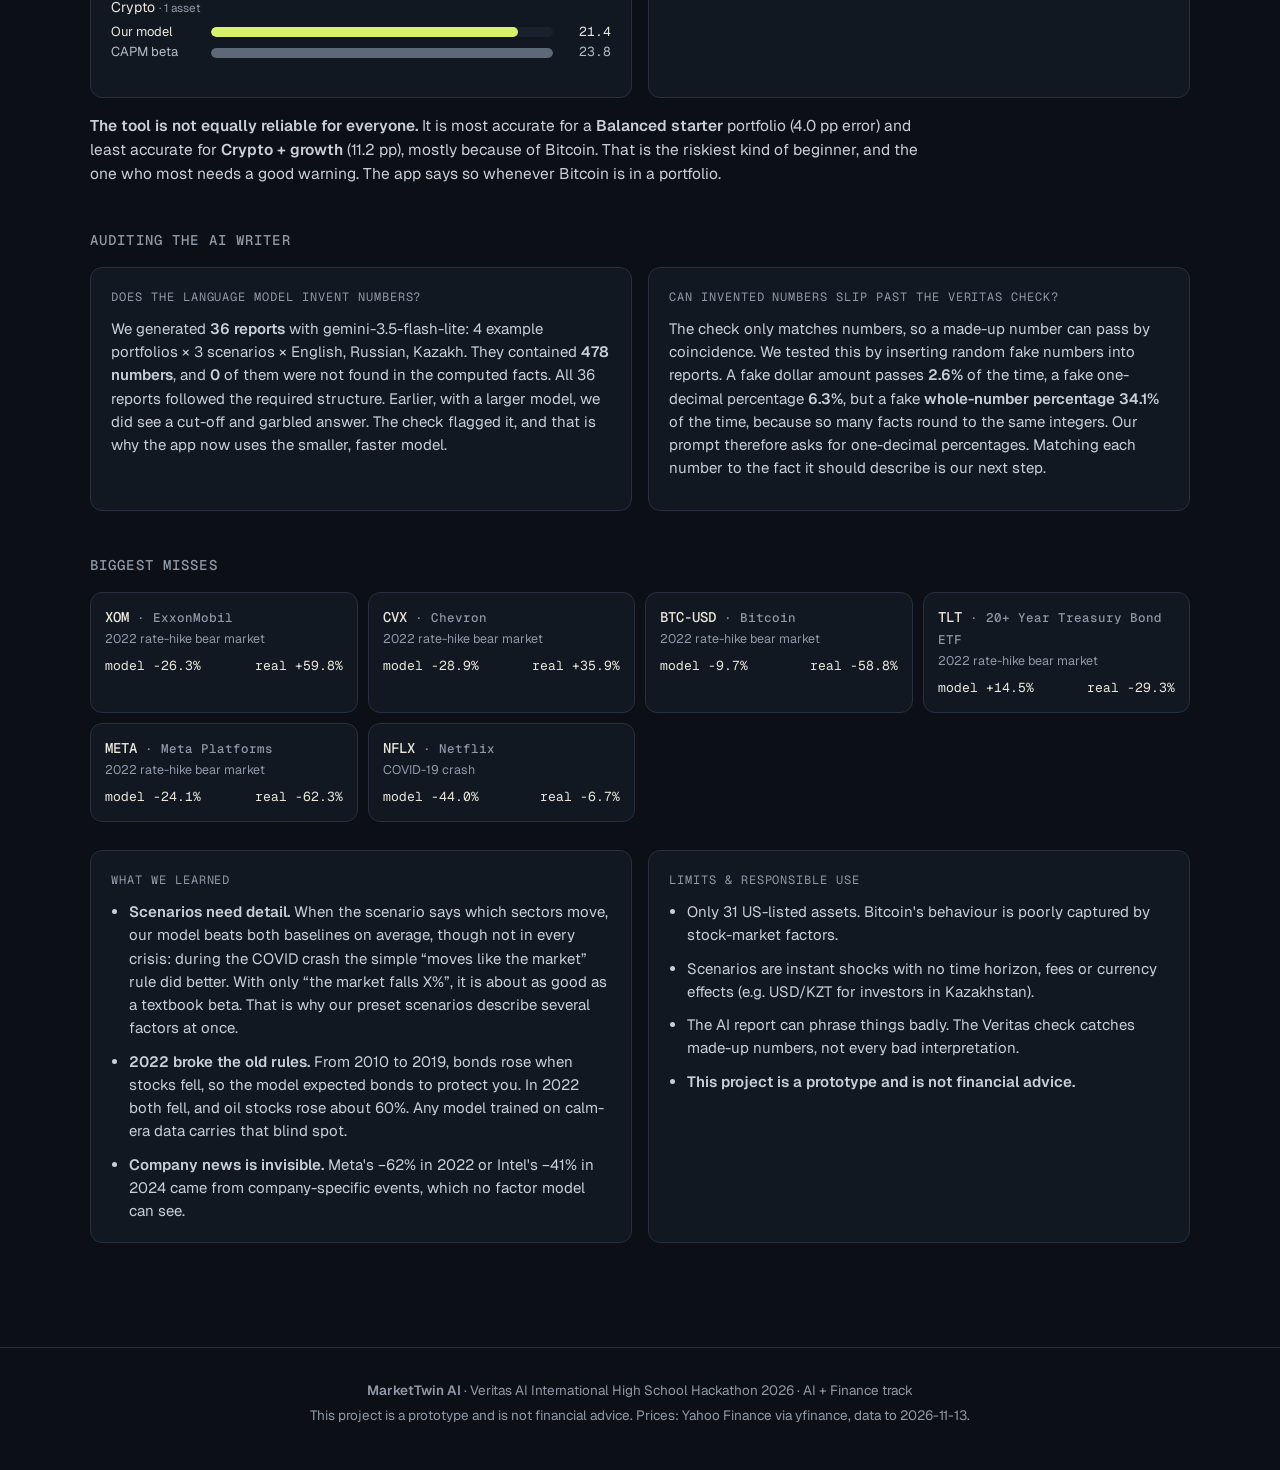
==== commit 0a728cc4: "Add saved Gemini reports for visitors without an API key Co-Authored-By: Claude Opus 5.5 <noreply@an" ====
--- a/web/index.html
+++ b/web/index.html
@@ -8,7 +8,7 @@
 <link rel="preconnect" href="https://fonts.googleapis.com">
 <link rel="preconnect" href="https://fonts.gstatic.com" crossorigin>
 <link href="https://fonts.googleapis.com/css2?family=Instrument+Serif:ital@0;1&family=Geist:wght@400;500;600&family=Geist+Mono:wght@400;500&display=swap" rel="stylesheet">
-<link rel="stylesheet" href="styles.css?v=1">
+<link rel="stylesheet" href="styles.css?v=2">
 <link rel="icon" href="data:image/svg+xml,%3Csvg xmlns='http://www.w3.org/2000/svg' viewBox='0 0 32 32'%3E%3Crect width='32' height='32' rx='8' fill='%230c1016'/%3E%3Cpath d='M6 22l6-7 5 4 9-11' stroke='%23d9f26b' stroke-width='3' fill='none' stroke-linecap='round' stroke-linejoin='round'/%3E%3C/svg%3E">
 </head>
 <body>
@@ -142,6 +142,12 @@
     </div>
   </div>
 
+  <div class="samples">
+    <p class="card-label">No API key? Open a real Gemini report saved on 15 Nov 2026. The Veritas check re-runs live against today's model numbers.</p>
+    <div class="presets" id="samples"></div>
+  </div>
+
+  <p class="card-label" style="margin-top:28px">Or generate a new report for your own portfolio</p>
   <div class="report-controls">
     <label class="field">
       <span>Language</span>
@@ -256,8 +262,9 @@
   <p>This project is a prototype and is not financial advice. Prices: Yahoo Finance via yfinance, <span id="dataEnd"></span>.</p>
 </footer>
 
-<script src="data/bundle.js?v=1"></script>
-<script src="data/ai_audit.js?v=1"></script>
-<script src="app.js?v=1"></script>
+<script src="data/bundle.js?v=2"></script>
+<script src="data/ai_audit.js?v=2"></script>
+<script src="data/samples.js?v=2"></script>
+<script src="app.js?v=2"></script>
 </body>
 </html>
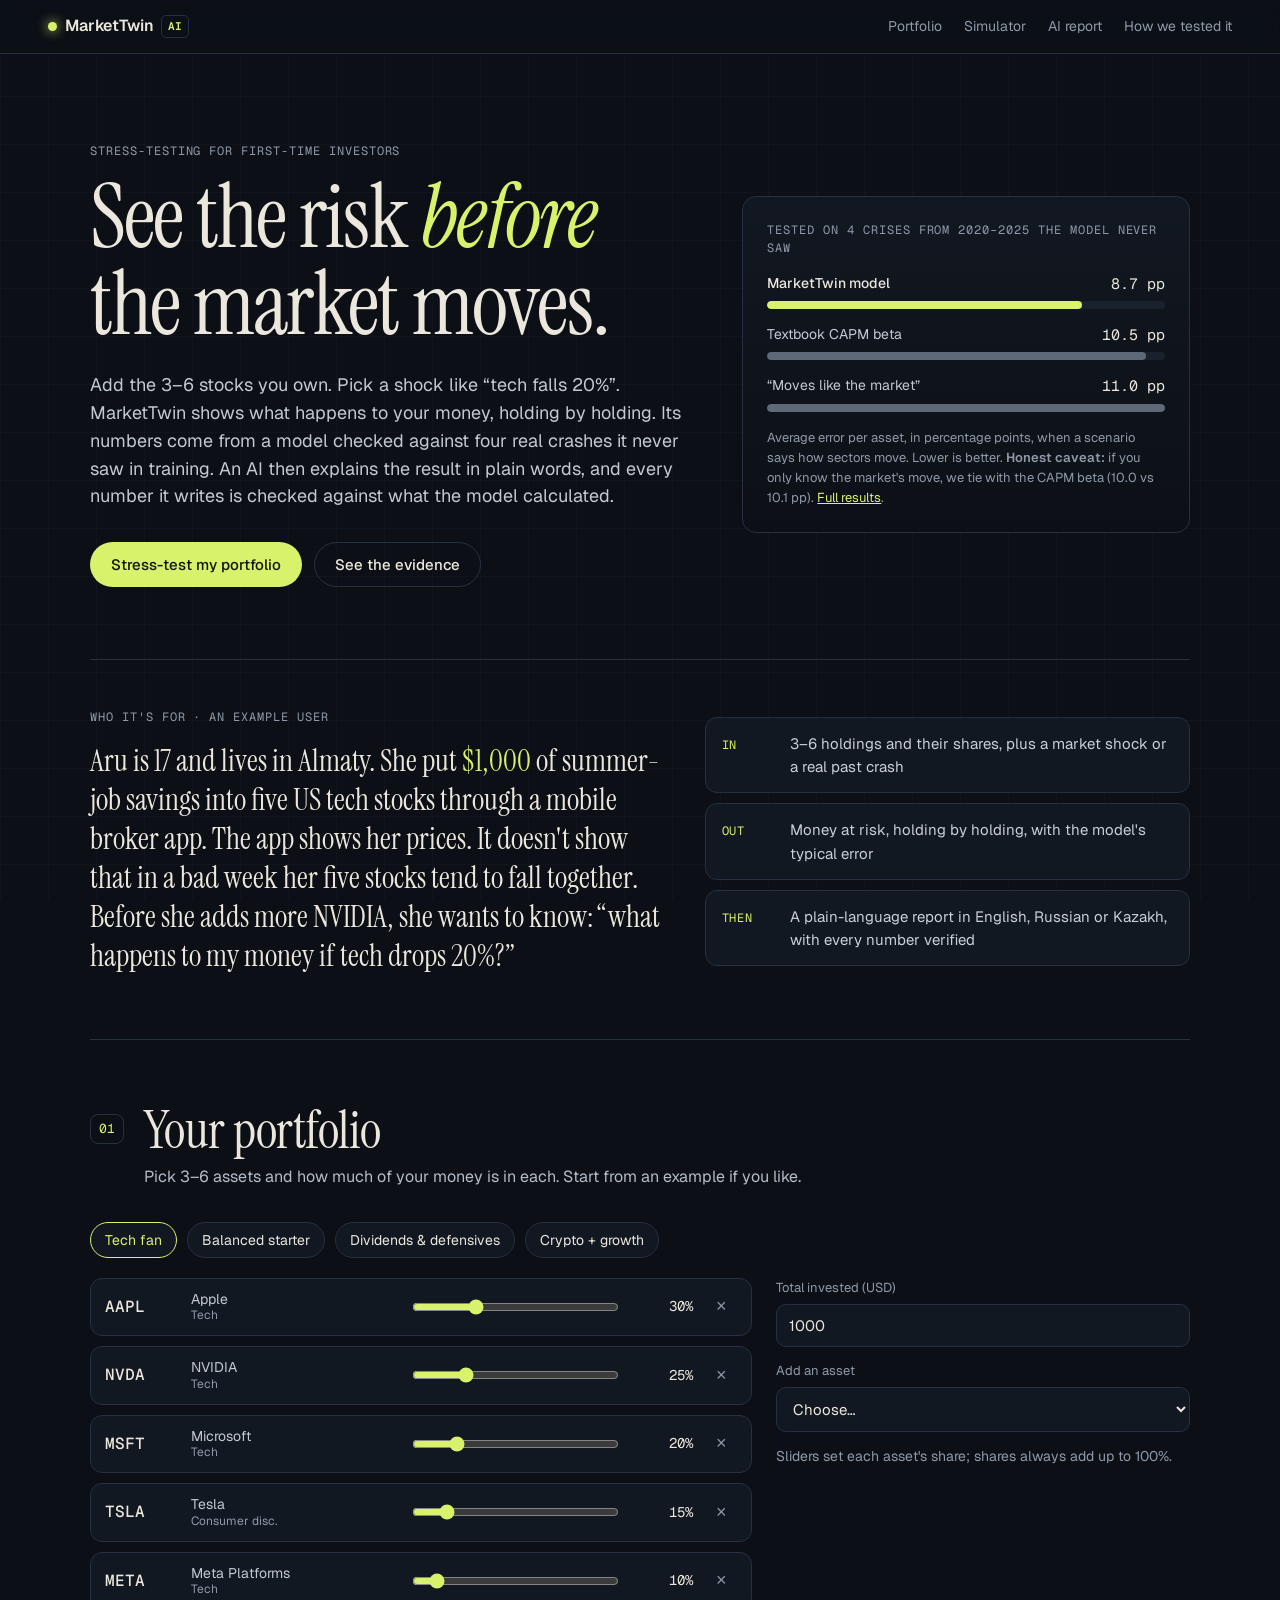
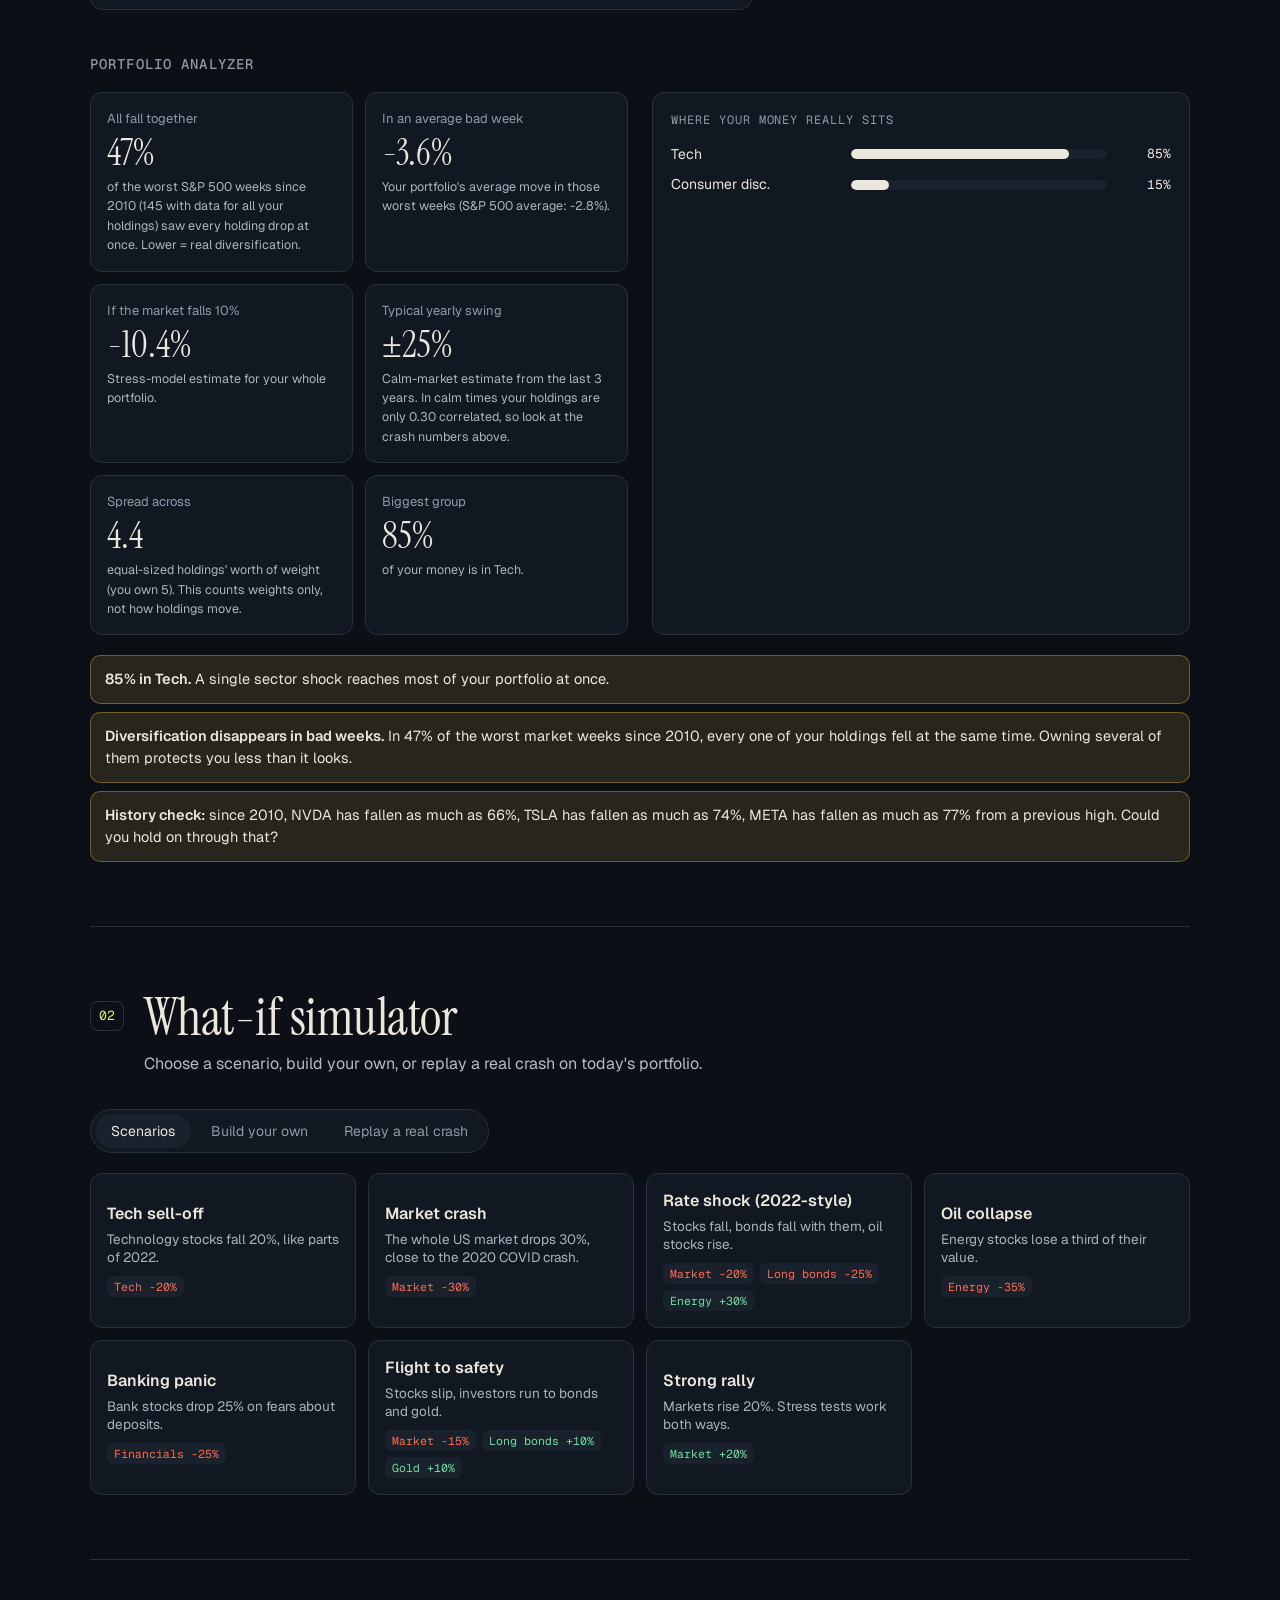
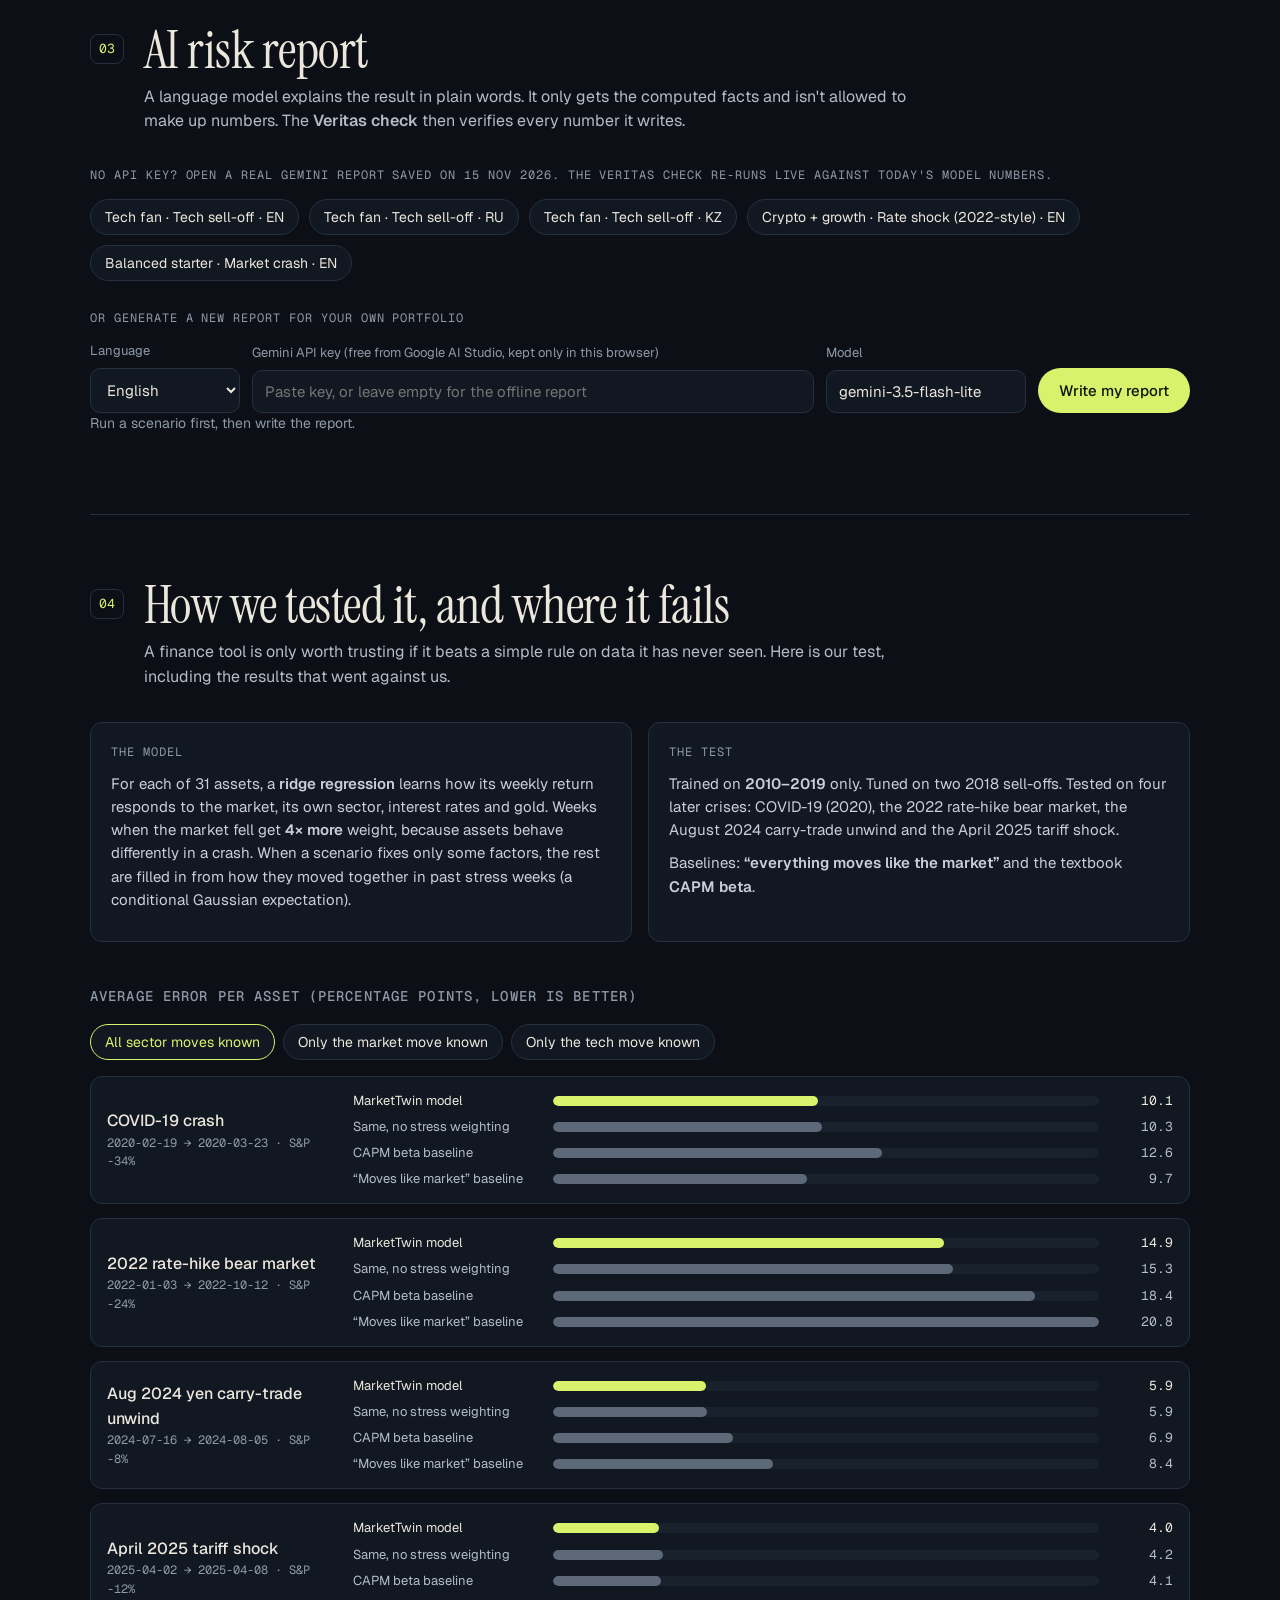
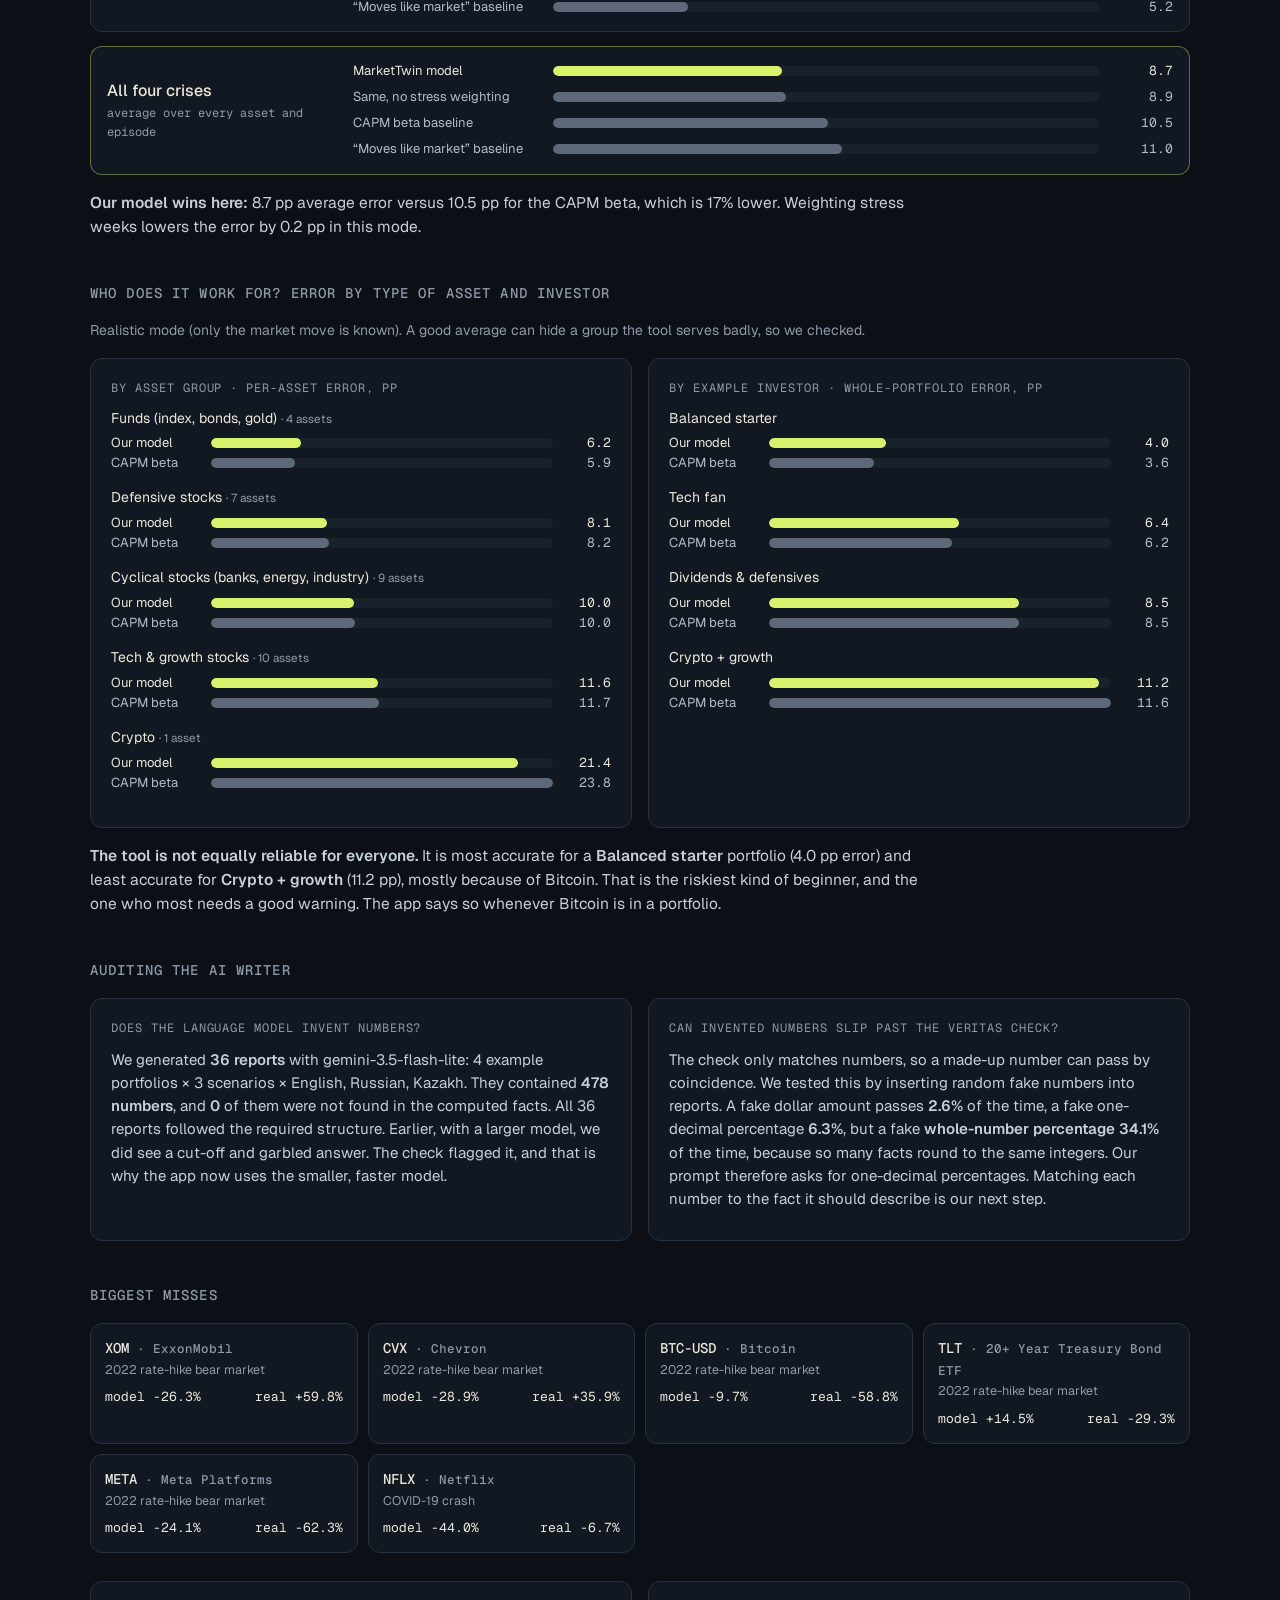
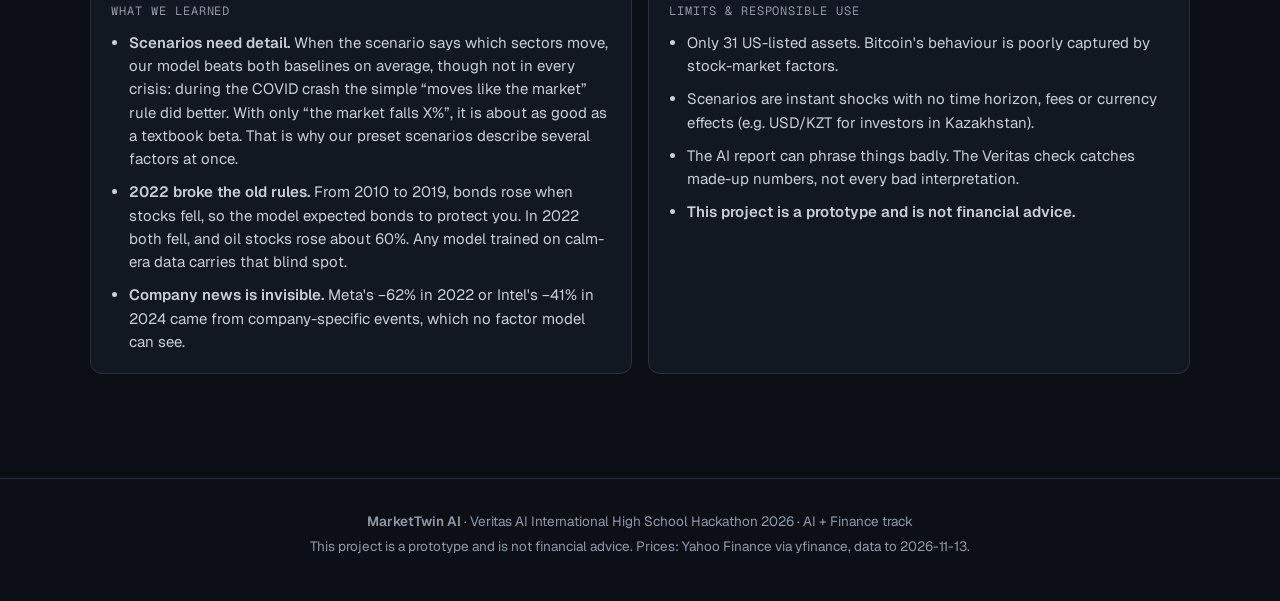
==== commit 1b6b2962: "Judge-review fixes: crash co-movement metric, honest hero, SPY uncertainty, fund flag, user story, b" ====
--- a/web/index.html
+++ b/web/index.html
@@ -5,10 +5,13 @@
 <meta name="viewport" content="width=device-width, initial-scale=1">
 <title>MarketTwin AI — See the risk before the market moves</title>
 <meta name="description" content="Stress-test a beginner's stock portfolio against market scenarios with a model tested on four real crises it never saw.">
+<meta property="og:title" content="MarketTwin AI — See the risk before the market moves">
+<meta property="og:description" content="Portfolio stress-testing for first-time investors. The model is tested on 4 unseen crises, and every number in the AI report is verified.">
+<meta property="og:type" content="website">
 <link rel="preconnect" href="https://fonts.googleapis.com">
 <link rel="preconnect" href="https://fonts.gstatic.com" crossorigin>
 <link href="https://fonts.googleapis.com/css2?family=Instrument+Serif:ital@0;1&family=Geist:wght@400;500;600&family=Geist+Mono:wght@400;500&display=swap" rel="stylesheet">
-<link rel="stylesheet" href="styles.css?v=2">
+<link rel="stylesheet" href="styles.css?v=3">
 <link rel="icon" href="data:image/svg+xml,%3Csvg xmlns='http://www.w3.org/2000/svg' viewBox='0 0 32 32'%3E%3Crect width='32' height='32' rx='8' fill='%230c1016'/%3E%3Cpath d='M6 22l6-7 5 4 9-11' stroke='%23d9f26b' stroke-width='3' fill='none' stroke-linecap='round' stroke-linejoin='round'/%3E%3C/svg%3E">
 </head>
 <body>
@@ -42,8 +45,23 @@
   <aside class="hero-card" id="heroStats" aria-label="Model test results">
     <p class="card-label">Tested on 4 crises from 2020–2025 the model never saw</p>
     <div class="stat-row" id="heroStatRows"></div>
-    <p class="card-foot">Average error in predicting each asset's move during a crisis, in percentage points. Lower is better.</p>
+    <p class="card-foot" id="heroFoot"></p>
   </aside>
+</section>
+
+<!-- ============ WHO IT'S FOR ============ -->
+<section class="who">
+  <div class="who-story">
+    <p class="card-label">Who it's for · an example user</p>
+    <p class="story">Aru is 17 and lives in Almaty. She put <b>$1,000</b> of summer-job savings into five US tech stocks through a mobile broker app.
+      The app shows her prices. It doesn't show that in a bad week her five stocks tend to fall together.
+      Before she adds more NVIDIA, she wants to know: <q>what happens to my money if tech drops 20%?</q></p>
+  </div>
+  <div class="who-steps">
+    <div><span class="wn">In</span>3–6 holdings and their shares, plus a market shock or a real past crash</div>
+    <div><span class="wn">Out</span>Money at risk, holding by holding, with the model's typical error</div>
+    <div><span class="wn">Then</span>A plain-language report in English, Russian or Kazakh, with every number verified</div>
+  </div>
 </section>
 
 <!-- ============ 1. BUILD ============ -->
@@ -262,9 +280,9 @@
   <p>This project is a prototype and is not financial advice. Prices: Yahoo Finance via yfinance, <span id="dataEnd"></span>.</p>
 </footer>
 
-<script src="data/bundle.js?v=2"></script>
-<script src="data/ai_audit.js?v=2"></script>
-<script src="data/samples.js?v=2"></script>
-<script src="app.js?v=2"></script>
+<script src="data/bundle.js?v=4"></script>
+<script src="data/ai_audit.js?v=3"></script>
+<script src="data/samples.js?v=7"></script>
+<script src="app.js?v=6"></script>
 </body>
 </html>
--- a/web/styles.css
+++ b/web/styles.css
@@ -108,6 +108,17 @@
 .stat.ours .stat-fill { background: var(--accent); }
 .stat.ours .stat-name { color: var(--paper); font-weight: 500; }
 .card-foot { font-size: 13px; color: var(--muted); margin: 16px 0 0; }
+
+.card-foot a { color: var(--accent); }
+
+/* ---------- who it's for ---------- */
+.who { display: grid; grid-template-columns: 1.2fr 1fr; gap: 32px; padding: 48px 0 64px; border-top: 1px solid var(--line); align-items: center; }
+@media (max-width: 900px) { .who { grid-template-columns: 1fr; } }
+.story { font-family: var(--serif); font-size: clamp(22px, 2.6vw, 30px); line-height: 1.3; margin: 0; color: var(--paper); }
+.story b { font-weight: 400; color: var(--accent); }
+.who-steps { display: grid; gap: 10px; }
+.who-steps div { display: grid; grid-template-columns: 56px 1fr; gap: 12px; align-items: baseline; background: var(--ink-2); border: 1px solid var(--line); border-radius: 12px; padding: 14px 16px; font-size: 15px; color: #c9cfd8; }
+.wn { font-family: var(--mono); font-size: 12px; text-transform: uppercase; letter-spacing: .08em; color: var(--accent); }
 
 /* ---------- panels ---------- */
 .panel {
